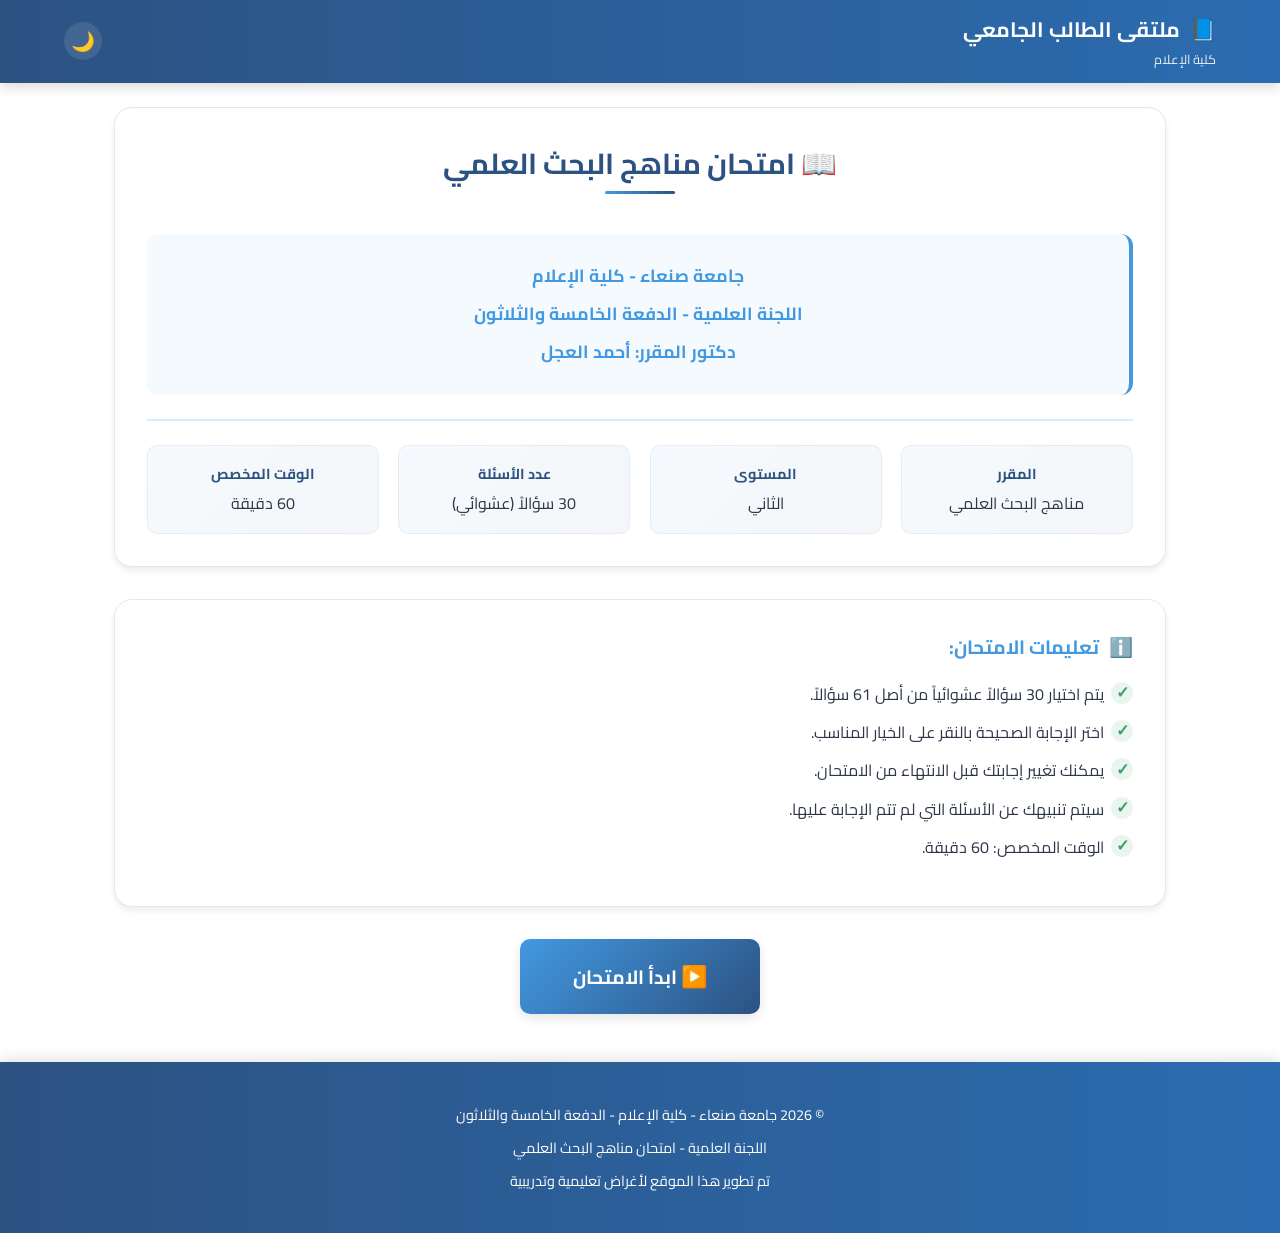
==== index.html @ fc3a598e "Add files via upload" ====
<!DOCTYPE html>
<html lang="ar" dir="rtl">
<head>
    <meta charset="UTF-8">
    <meta name="viewport" content="width=device-width, initial-scale=1.0">
    <title>امتحان مناهج البحث العلمي - د. أحمد</title>
    <link href="https://fonts.googleapis.com/css2?family=Cairo:wght@400;600;700;800&display=swap" rel="stylesheet">
    <style>
        :root {
            --primary-color: #2c5282;
            --secondary-color: #4299e1;
            --accent-color: #e53e3e;
            --success-color: #38a169;
            --warning-color: #d69e2e;
            --light-color: #f7fafc;
            --dark-color: #2d3748;
            --bg-color: #ffffff;
            --text-color: #2d3748;
            --card-bg: #ffffff;
            --border-color: #e2e8f0;
            --shadow: 0 4px 6px rgba(0, 0, 0, 0.07);
            --transition: all 0.3s ease;
        }

        [data-theme="dark"] {
            --bg-color: #1a202c;
            --text-color: #e2e8f0;
            --card-bg: #2d3748;
            --light-color: #4a5568;
            --dark-color: #171923;
            --border-color: #4a5568;
            --shadow: 0 4px 6px rgba(0, 0, 0, 0.3);
            --primary-color: #4299e1;
            --secondary-color: #63b3ed;
            --btn-primary-bg: #4299e1;
            --btn-primary-text: #ffffff;
            --btn-secondary-bg: transparent;
            --btn-secondary-text: #e2e8f0;
            --btn-secondary-border: #e2e8f0;
            --btn-danger-bg: #fc8181;
            --btn-danger-text: #1a202c;
            --btn-success-bg: #68d391;
            --btn-success-text: #1a202c;
        }

        * { margin: 0; padding: 0; box-sizing: border-box; }
        body {
            font-family: 'Cairo', sans-serif;
            background: var(--bg-color);
            color: var(--text-color);
            line-height: 1.6;
            transition: var(--transition);
            min-height: 100vh;
            direction: rtl;
        }
        .navbar {
            background: linear-gradient(90deg, var(--primary-color), #2b6cb0);
            color: white;
            padding: 0.8rem 0;
            box-shadow: 0 4px 12px rgba(0, 0, 0, 0.15);
            position: sticky;
            top: 0;
            z-index: 1000;
            backdrop-filter: blur(10px);
            animation: slideDown 0.5s ease;
        }
        @keyframes slideDown { from { transform: translateY(-100%); } to { transform: translateY(0); } }
        .nav-container { max-width: 1200px; margin: 0 auto; padding: 0 1.5rem; display: flex; justify-content: space-between; align-items: center; }
        .logo h1 { font-size: 1.3rem; margin-bottom: 0.2rem; display: flex; align-items: center; gap: 0.6rem; animation: fadeIn 1s ease; }
        .logo p { font-size: 0.8rem; opacity: 0.9; }
        .nav-controls { display: flex; gap: 0.8rem; align-items: center; }
        .icon-btn { background: rgba(255, 255, 255, 0.1); border: none; color: white; width: 38px; height: 38px; border-radius: 50%; cursor: pointer; display: flex; align-items: center; justify-content: center; transition: var(--transition); font-size: 1.2rem; }
        .icon-btn:hover { background: rgba(255, 255, 255, 0.2); transform: translateY(-2px) rotate(5deg); }
        .container { max-width: 1100px; margin: 1.5rem auto; padding: 0 1.5rem; animation: fadeIn 0.8s ease; }
        @keyframes fadeIn { from { opacity: 0; } to { opacity: 1; } }
        .screen { display: none; animation: slideUp 0.6s ease; }
        .screen.active { display: block; }
        @keyframes slideUp { from { opacity: 0; transform: translateY(30px); } to { opacity: 1; transform: translateY(0); } }

        .exam-header { text-align: center; margin-bottom: 2rem; padding: 2rem; background: var(--card-bg); border-radius: 18px; box-shadow: var(--shadow); border: 1px solid var(--border-color); animation: fadeIn 0.8s ease; }
        .exam-header h1 { color: var(--primary-color); margin-bottom: 1.5rem; font-size: 1.8rem; position: relative; display: inline-block; }
        .exam-header h1:after { content: ''; position: absolute; bottom: -8px; right: 50%; transform: translateX(50%); width: 70px; height: 3px; background: linear-gradient(90deg, var(--secondary-color), var(--primary-color)); border-radius: 2px; }
        .university-info { margin: 1.5rem 0; padding: 1.2rem; background: rgba(66, 153, 225, 0.05); border-radius: 12px; border-right: 4px solid var(--secondary-color); }
        .university-info h3 { margin: 0.6rem 0; color: var(--secondary-color); font-size: 1.1rem; }
        .student-info { display: grid; grid-template-columns: repeat(auto-fit, minmax(180px, 1fr)); gap: 1.2rem; margin-top: 1.5rem; padding-top: 1.5rem; border-top: 2px solid rgba(66, 153, 225, 0.2); }
        .info-item { background: linear-gradient(135deg, rgba(66, 153, 225, 0.05), rgba(44, 82, 130, 0.05)); padding: 1rem; border-radius: 10px; border: 1px solid rgba(66, 153, 225, 0.1); transition: var(--transition); }
        .info-item:hover { transform: translateY(-3px); box-shadow: 0 6px 20px rgba(66, 153, 225, 0.1); }
        .info-item p:first-child { font-weight: 700; color: var(--primary-color); margin-bottom: 0.4rem; font-size: 0.9rem; }
        .info-item p:last-child { color: var(--text-color); font-size: 1rem; }
        .instructions { background: var(--card-bg); padding: 2rem; border-radius: 18px; margin-bottom: 2rem; box-shadow: var(--shadow); border: 1px solid var(--border-color); }
        .instructions h3 { color: var(--secondary-color); margin-bottom: 1.2rem; font-size: 1.2rem; display: flex; align-items: center; gap: 0.6rem; }
        .instructions ul { list-style: none; padding-right: 0; }
        .instructions li { margin-bottom: 0.8rem; padding-right: 1.8rem; position: relative; font-size: 1rem; }
        .instructions li:before { content: '✓'; position: absolute; right: 0; color: var(--success-color); font-weight: bold; font-size: 1rem; background: rgba(56, 161, 105, 0.1); width: 22px; height: 22px; border-radius: 50%; display: flex; align-items: center; justify-content: center; }

        .btn { padding: 0.9rem 1.8rem; border: none; border-radius: 10px; font-size: 1rem; font-weight: 700; cursor: pointer; transition: all 0.3s cubic-bezier(0.4, 0, 0.2, 1); display: inline-flex; align-items: center; justify-content: center; gap: 0.6rem; font-family: 'Cairo', sans-serif; box-shadow: 0 4px 12px rgba(0,0,0,0.1); position: relative; overflow: hidden; }
        .btn:before { content: ''; position: absolute; top: 0; right: 0; width: 100%; height: 100%; background: linear-gradient(90deg, transparent, rgba(255,255,255,0.2), transparent); transform: translateX(-100%); }
        .btn:hover:before { animation: shine 1s; }
        @keyframes shine { 100% { transform: translateX(100%); } }
        .btn .icon { display: inline-block; font-size: 1.1em; transition: transform 0.3s ease; }
        .btn:hover .icon { transform: rotate(15deg) scale(1.1); }
        .start-btn { background: linear-gradient(135deg, var(--secondary-color), var(--primary-color)); color: white; font-size: 1.2rem; padding: 1.1rem 2.5rem; margin: 2rem auto; display: block; min-width: 240px; }
        .start-btn:hover { transform: translateY(-4px); box-shadow: 0 8px 25px rgba(66, 153, 225, 0.3); }
        .primary-btn { background: linear-gradient(135deg, var(--secondary-color), var(--primary-color)); color: white; border: none; }
        .primary-btn:hover { transform: translateY(-2px); box-shadow: 0 6px 18px rgba(66, 153, 225, 0.25); }
        .secondary-btn { background: transparent; color: var(--secondary-color); border: 2px solid var(--secondary-color); }
        .secondary-btn:hover { background: var(--secondary-color); color: white; transform: translateY(-2px); }
        .danger-btn { background: linear-gradient(135deg, var(--accent-color), #c53030); color: white; border: none; }
        .danger-btn:hover { transform: translateY(-2px); box-shadow: 0 6px 18px rgba(229, 62, 62, 0.25); }
        .success-btn { background: linear-gradient(135deg, var(--success-color), #2f855a); color: white; border: none; }
        .success-btn:hover { transform: translateY(-2px); box-shadow: 0 6px 18px rgba(56, 161, 105, 0.25); }

        .exam-controls { background: var(--card-bg); padding: 1.8rem; border-radius: 16px; margin-bottom: 1.5rem; box-shadow: var(--shadow); border: 1px solid var(--border-color); animation: fadeIn 0.6s ease; }
        .progress-container { margin-bottom: 1.2rem; }
        .progress-info { display: flex; justify-content: space-between; align-items: center; margin-bottom: 0.8rem; font-weight: 600; }
        .progress-bar { width: 100%; height: 8px; background: var(--light-color); border-radius: 4px; overflow: hidden; position: relative; }
        .progress-fill { height: 100%; background: linear-gradient(90deg, var(--secondary-color), var(--primary-color)); width: 0%; transition: width 0.5s cubic-bezier(0.4, 0, 0.2, 1); border-radius: 4px; position: relative; }
        .progress-fill:after { content: ''; position: absolute; top: 0; right: 0; width: 20px; height: 100%; background: linear-gradient(90deg, transparent, rgba(255,255,255,0.3)); animation: progressShine 2s infinite; }
        @keyframes progressShine { 0% { right: 0; } 100% { right: 100%; } }
        .exam-stats { display: flex; justify-content: space-between; align-items: center; flex-wrap: wrap; gap: 1.2rem; margin-top: 1.2rem; }
        .timer { font-size: 1.3rem; font-weight: 700; color: var(--accent-color); background: var(--card-bg); padding: 0.6rem 1.2rem; border-radius: 8px; box-shadow: var(--shadow); display: flex; align-items: center; gap: 0.6rem; border: 2px solid rgba(229, 62, 62, 0.2); }

        .questions-nav-grid { background: var(--card-bg); padding: 1.5rem; border-radius: 16px; margin-bottom: 1.5rem; box-shadow: var(--shadow); border: 1px solid var(--border-color); animation: fadeIn 0.6s ease; }
        .questions-nav-grid h3 { color: var(--secondary-color); margin-bottom: 1.2rem; font-size: 1.2rem; display: flex; align-items: center; gap: 0.6rem; }
        .questions-grid { display: grid; grid-template-columns: repeat(auto-fill, minmax(32px, 1fr)); gap: 0.5rem; max-height: 250px; overflow-y: auto; padding: 0.5rem; }
        .question-nav-btn { width: 32px; height: 32px; border-radius: 6px; border: 2px solid var(--border-color); background: var(--bg-color); color: var(--text-color); font-weight: 600; cursor: pointer; transition: all 0.3s ease; display: flex; align-items: center; justify-content: center; font-size: 0.75rem; }
        .question-nav-btn:hover { transform: translateY(-2px) scale(1.05); box-shadow: 0 4px 12px rgba(66, 153, 225, 0.15); border-color: var(--secondary-color); }
        .question-nav-btn.current { background: linear-gradient(135deg, var(--secondary-color), var(--primary-color)); color: white; border-color: var(--secondary-color); box-shadow: 0 4px 12px rgba(66, 153, 225, 0.3); }
        .question-nav-btn.answered { background: rgba(56, 161, 105, 0.1); color: var(--success-color); border-color: var(--success-color); }
        .question-nav-btn.unanswered { background: rgba(214, 158, 46, 0.1); color: var(--warning-color); border-color: var(--warning-color); }

        .question-container { background: var(--card-bg); padding: 2rem; border-radius: 18px; box-shadow: var(--shadow); margin-bottom: 1.5rem; border: 1px solid var(--border-color); animation: slideUp 0.5s ease; order: -1; }
        .question-header { display: flex; justify-content: space-between; align-items: center; margin-bottom: 1.5rem; }
        .question-number { color: white; font-weight: 800; font-size: 1.1rem; background: linear-gradient(135deg, var(--secondary-color), var(--primary-color)); padding: 0.5rem 1.1rem; border-radius: 50px; box-shadow: 0 4px 12px rgba(66, 153, 225, 0.3); }
        .question-text { font-size: 1.3rem; margin-bottom: 1.8rem; line-height: 1.7; color: var(--text-color); font-weight: 600; }
        .options-container { display: grid; grid-template-columns: 1fr; gap: 0.9rem; margin-bottom: 1.8rem; }
        @media (min-width: 768px) { .options-container { grid-template-columns: 1fr 1fr; } }
        .option { background: var(--bg-color); padding: 1.2rem; border-radius: 10px; cursor: pointer; transition: all 0.3s cubic-bezier(0.4, 0, 0.2, 1); border: 2px solid var(--border-color); display: flex; align-items: center; gap: 0.9rem; position: relative; overflow: hidden; }
        .option:before { content: ''; position: absolute; top: 0; right: 0; width: 4px; height: 100%; background: var(--secondary-color); opacity: 0; transition: opacity 0.3s; }
        .option:hover { transform: translateX(-4px); border-color: var(--secondary-color); box-shadow: 0 6px 20px rgba(66, 153, 225, 0.15); }
        .option:hover:before { opacity: 1; }
        .option.selected { border-color: var(--success-color); background: rgba(56, 161, 105, 0.05); transform: translateX(-4px); }
        .option.selected:before { background: var(--success-color); opacity: 1; }
        .option.correct { border-color: var(--success-color); background: rgba(56, 161, 105, 0.1); }
        .option.incorrect { border-color: var(--accent-color); background: rgba(229, 62, 62, 0.1); }
        .option-marker { width: 32px; height: 32px; border-radius: 50%; display: flex; align-items: center; justify-content: center; font-weight: bold; background: var(--light-color); color: var(--text-color); flex-shrink: 0; transition: all 0.3s; font-size: 0.95rem; }
        .option.selected .option-marker { background: var(--success-color); color: white; box-shadow: 0 4px 12px rgba(56, 161, 105, 0.3); }
        .option-text { flex: 1; font-size: 1.05rem; font-weight: 500; }
        .navigation-buttons { display: flex; justify-content: space-between; margin-top: 2rem; gap: 1rem; flex-direction: row-reverse; }
        .navigation-buttons .btn { min-width: 140px; flex: 1; display: flex; align-items: center; justify-content: center; }
        .nav-btn-group { display: flex; gap: 0.8rem; width: 100%; justify-content: center; }
        .unanswered-alert { background: linear-gradient(135deg, rgba(214, 158, 46, 0.1), rgba(214, 158, 46, 0.05)); border: 2px solid var(--warning-color); color: var(--warning-color); padding: 0.9rem 1.2rem; border-radius: 10px; margin-top: 1.2rem; display: flex; align-items: center; gap: 0.6rem; font-weight: 600; animation: fadeIn 0.5s ease; }
        .results-header { text-align: center; margin-bottom: 2.5rem; animation: fadeIn 0.8s ease; }
        .results-header h1 { color: var(--secondary-color); margin-bottom: 2rem; font-size: 2rem; }
        .score-display { position: relative; width: 260px; height: 260px; margin: 1.5rem auto; }
        .score-circle { width: 100%; height: 100%; position: relative; }
        .circle-bg, .circle-progress { fill: none; stroke-width: 10; stroke-linecap: round; transform: rotate(-90deg); transform-origin: 50% 50%; }
        .circle-bg { stroke: var(--light-color); }
        .circle-progress { stroke: var(--secondary-color); stroke-dasharray: 800; stroke-dashoffset: 800; transition: stroke-dashoffset 2s cubic-bezier(0.4, 0, 0.2, 1); }
        .score-text { position: absolute; top: 50%; left: 50%; transform: translate(-50%, -50%); text-align: center; }
        .score-text h2 { font-size: 2.5rem; color: var(--secondary-color); margin-bottom: 0.4rem; }
        .score-text p { font-size: 1.3rem; color: var(--text-color); }
        .results-details { display: grid; grid-template-columns: repeat(auto-fit, minmax(200px, 1fr)); gap: 1.5rem; margin-bottom: 2.5rem; }
        .result-card { background: var(--card-bg); padding: 1.8rem; border-radius: 16px; text-align: center; box-shadow: var(--shadow); border: 1px solid var(--border-color); transition: transform 0.3s ease; }
        .result-card:hover { transform: translateY(-5px); }
        .result-card h3 { margin-bottom: 1rem; color: var(--secondary-color); font-size: 1.1rem; display: flex; align-items: center; justify-content: center; gap: 0.6rem; }
        .stat { font-size: 2.5rem; font-weight: 800; color: var(--text-color); }
        .results-controls { display: flex; justify-content: center; gap: 1.5rem; margin-bottom: 2.5rem; flex-wrap: wrap; }
        .review-section { background: var(--card-bg); padding: 2rem; border-radius: 18px; margin-top: 2.5rem; box-shadow: var(--shadow); border: 1px solid var(--border-color); display: none; animation: slideUp 0.5s ease; }
        .review-section h3 { color: var(--secondary-color); margin-bottom: 1.8rem; text-align: center; font-size: 1.5rem; }
        .review-list { display: flex; flex-direction: column; gap: 1.8rem; }
        .review-item { background: var(--bg-color); padding: 1.8rem; border-radius: 16px; border-right: 5px solid var(--accent-color); transition: transform 0.3s ease; border: 1px solid var(--border-color); }
        .review-item:hover { transform: translateX(-4px); }
        .review-question { font-weight: 700; margin-bottom: 1.2rem; color: var(--text-color); font-size: 1.1rem; line-height: 1.6; }
        .review-answers { display: flex; flex-direction: column; gap: 0.9rem; }
        .answer-item { padding: 0.9rem; border-radius: 8px; display: flex; align-items: center; gap: 0.6rem; transition: all 0.3s; }
        .answer-item.user-answer { background: rgba(229, 62, 62, 0.08); border-right: 4px solid var(--accent-color); }
        .answer-item.correct-answer { background: rgba(56, 161, 105, 0.08); border-right: 4px solid var(--success-color); }
        .footer { text-align: center; padding: 2rem; background: linear-gradient(90deg, var(--primary-color), #2b6cb0); color: white; margin-top: 3rem; box-shadow: 0 -4px 12px rgba(0,0,0,0.1); }
        .footer p { margin: 0.6rem 0; font-size: 0.9rem; }
        .modal { display: none; position: fixed; top: 0; left: 0; width: 100%; height: 100%; background: rgba(0,0,0,0.5); z-index: 2000; align-items: center; justify-content: center; backdrop-filter: blur(5px); }
        .modal-content { background: var(--card-bg); padding: 2rem; border-radius: 18px; max-width: 450px; width: 90%; box-shadow: 0 20px 40px rgba(0,0,0,0.2); border: 1px solid var(--border-color); animation: slideUp 0.4s ease; }
        .modal-content h3 { color: var(--secondary-color); margin-bottom: 1.2rem; display: flex; align-items: center; gap: 0.6rem; font-size: 1.3rem; }
        .modal-buttons { display: flex; justify-content: center; gap: 1.2rem; margin-top: 1.8rem; }
        @media (max-width: 768px) {
            .container { margin: 1rem auto; padding: 0 1rem; }
            .exam-header h1 { font-size: 1.5rem; }
            .student-info { grid-template-columns: 1fr; }
            .question-text { font-size: 1.2rem; }
            .option { padding: 1rem; }
            .option-text { font-size: 1rem; }
            .questions-grid { grid-template-columns: repeat(auto-fill, minmax(30px, 1fr)); }
            .question-nav-btn { width: 30px; height: 30px; font-size: 0.7rem; }
            .navigation-buttons { flex-direction: column; gap: 0.8rem; }
            .navigation-buttons .btn { width: 100%; }
            .results-controls { flex-direction: column; gap: 1rem; }
            .results-controls .btn { width: 100%; }
            .score-display { width: 220px; height: 220px; }
            .score-text h2 { font-size: 2rem; }
            .stat { font-size: 2rem; }
            .timer { font-size: 1.1rem; padding: 0.5rem 1rem; }
            .nav-btn-group { flex-direction: column; }
        }
        .scroll-top-btn { position: fixed; bottom: 2rem; left: 2rem; width: 50px; height: 50px; background: linear-gradient(135deg, var(--secondary-color), var(--primary-color)); color: white; border: none; border-radius: 50%; cursor: pointer; display: flex; align-items: center; justify-content: center; font-size: 1.2rem; box-shadow: 0 4px 12px rgba(0,0,0,0.2); z-index: 100; transition: var(--transition); opacity: 0; visibility: hidden; }
        .scroll-top-btn.visible { opacity: 1; visibility: visible; }
        .scroll-top-btn:hover { transform: translateY(-4px); box-shadow: 0 6px 18px rgba(66, 153, 225, 0.4); }
        body { transition: background-color 0.5s ease, color 0.5s ease; }
        .theme-transition { transition: background-color 0.5s ease, color 0.5s ease, border-color 0.5s ease; }
    </style>
</head>
<body>
    <button id="scrollTopBtn" class="scroll-top-btn">↑</button>

    <nav class="navbar">
        <div class="nav-container">
            <div class="logo">
                <h1><span class="icon">📘</span> ملتقى الطالب الجامعي</h1>
                <p>كلية الإعلام</p>
            </div>
            <div class="nav-controls">
                <button id="darkModeToggle" class="icon-btn" title="الوضع الليلي">🌙</button>
            </div>
        </div>
    </nav>

    <main class="container">
        <!-- شاشة البداية -->
        <section id="startScreen" class="screen active">
            <div class="exam-header">
                <h1><span class="icon">📖</span> امتحان مناهج البحث العلمي</h1>
                <div class="university-info">
                    <h3>جامعة صنعاء - كلية الإعلام</h3>
                    <h3>اللجنة العلمية - الدفعة الخامسة والثلاثون</h3>
                    <h3>دكتور المقرر: أحمد العجل</h3>
                </div>
                <div class="student-info">
                    <div class="info-item"><p>المقرر</p><p>مناهج البحث العلمي</p></div>
                    <div class="info-item"><p>المستوى</p><p>الثاني</p></div>
                    <div class="info-item"><p>عدد الأسئلة</p><p>30 سؤالاً (عشوائي)</p></div>
                    <div class="info-item"><p>الوقت المخصص</p><p>60 دقيقة</p></div>
                </div>
            </div>

            <div class="instructions">
                <h3><span class="icon">ℹ️</span> تعليمات الامتحان:</h3>
                <ul>
                    <li>يتم اختيار 30 سؤالاً عشوائياً من أصل 61 سؤالاً.</li>
                    <li>اختر الإجابة الصحيحة بالنقر على الخيار المناسب.</li>
                    <li>يمكنك تغيير إجابتك قبل الانتهاء من الامتحان.</li>
                    <li>سيتم تنبيهك عن الأسئلة التي لم تتم الإجابة عليها.</li>
                    <li>الوقت المخصص: 60 دقيقة.</li>
                </ul>
            </div>

            <button id="startExamBtn" class="btn start-btn">
                <span class="icon">▶️</span> ابدأ الامتحان
            </button>
        </section>

        <!-- شاشة الامتحان -->
        <section id="examScreen" class="screen">
            <div class="question-container">
                <div class="question-header">
                    <div id="questionNumber" class="question-number">س1</div>
                    <div id="questionStatus" style="color: var(--warning-color); font-weight: bold;">
                        <span class="icon">⭐</span> جديد
                    </div>
                </div>
                <h2 id="questionText" class="question-text"></h2>
                <div id="optionsContainer" class="options-container"></div>
                <div class="navigation-buttons">
                    <button id="nextBtn" class="btn primary-btn" style="flex: 1;">
                        التالي <span class="icon">←</span>
                    </button>
                    <button id="prevBtn" class="btn secondary-btn" style="flex: 1;">
                        <span class="icon">→</span> السابق
                    </button>
                </div>
            </div>

            <div class="questions-nav-grid">
                <h3><span class="icon">📚</span> التنقل بين الأسئلة</h3>
                <div id="questionsGrid" class="questions-grid"></div>
            </div>

            <div class="exam-controls">
                <div class="progress-container">
                    <div class="progress-info">
                        <span id="progressText">السؤال 1 من 30</span>
                        <span id="progressPercent">0%</span>
                    </div>
                    <div class="progress-bar">
                        <div id="progressFill" class="progress-fill"></div>
                    </div>
                </div>
                <div class="exam-stats">
                    <div id="timer" class="timer">
                        <span class="icon">🕐</span>
                        <span>60:00</span>
                    </div>
                    <button id="endExamBtn" class="btn danger-btn">
                        <span class="icon">🏁</span> إنهاء الاختبار
                    </button>
                </div>
            </div>

            <div id="unansweredAlert" class="unanswered-alert" style="display: none;">
                <span class="icon">⚠️</span>
                <span id="unansweredCount">0</span> أسئلة لم تتم الإجابة عليها
            </div>
        </section>

        <!-- شاشة النتائج -->
        <section id="resultsScreen" class="screen">
            <div class="results-header">
                <h1><span class="icon">📈</span> نتائج الامتحان</h1>
                <div class="score-display">
                    <div class="score-circle">
                        <svg width="260" height="260">
                            <circle class="circle-bg" cx="130" cy="130" r="120"></circle>
                            <circle id="scoreCircle" class="circle-progress" cx="130" cy="130" r="120"></circle>
                        </svg>
                    </div>
                    <div class="score-text">
                        <h2 id="finalScore">0/30</h2>
                        <p id="percentage">0%</p>
                        <p id="grade" style="font-size: 1.1rem; color: var(--text-color); margin-top: 0.4rem;"></p>
                    </div>
                </div>
            </div>

            <div class="results-details">
                <div class="result-card"><h3><span class="icon">✅</span> الإجابات الصحيحة</h3><p id="correctAnswers" class="stat">0</p></div>
                <div class="result-card"><h3><span class="icon">❌</span> الإجابات الخاطئة</h3><p id="wrongAnswers" class="stat">0</p></div>
                <div class="result-card"><h3><span class="icon">🕐</span> الوقت المستغرق</h3><p id="timeTaken" class="stat">0:00</p></div>
                <div class="result-card"><h3><span class="icon">📊</span> النسبة المئوية</h3><p id="scorePercentage" class="stat">0%</p></div>
            </div>

            <div class="results-controls">
                <button id="reviewBtn" class="btn secondary-btn"><span class="icon">📋</span> مراجعة الإجابات الخاطئة</button>
                <button id="newTestBtn" class="btn primary-btn"><span class="icon">🔄</span> اختبار جديد</button>
                <button id="retryBtn" class="btn success-btn"><span class="icon">🔄</span> إعادة نفس الاختبار</button>
            </div>

            <div id="reviewSection" class="review-section">
                <h3><span class="icon">📋</span> مراجعة الإجابات الخاطئة</h3>
                <div id="wrongAnswersList" class="review-list"></div>
                <div id="noWrongAnswers" style="text-align: center; padding: 3rem; color: var(--success-color); display: none;">
                    <span class="icon" style="font-size: 3rem; margin-bottom: 1rem;">✅</span>
                    <h3 style="color: var(--success-color);">ممتاز! لم تكن لديك إجابات خاطئة</h3>
                    <p style="color: var(--text-color); opacity: 0.8; margin-top: 1rem;">جميع إجاباتك كانت صحيحة</p>
                </div>
                <div style="text-align: center; margin-top: 2rem;">
                    <button id="closeReviewBtn" class="btn secondary-btn"><span class="icon">✖️</span> إغلاق المراجعة</button>
                </div>
            </div>
        </section>
    </main>

    <footer class="footer">
        <p>© 2026 جامعة صنعاء - كلية الإعلام - الدفعة الخامسة والثلاثون</p>
        <p>اللجنة العلمية - امتحان مناهج البحث العلمي</p>
        <p>تم تطوير هذا الموقع لأغراض تعليمية وتدريبية</p>
    </footer>

    <div id="confirmModal" class="modal">
        <div class="modal-content">
            <h3><span class="icon">⚠️</span> تأكيد إنهاء الاختبار</h3>
            <p style="color: var(--text-color); margin-bottom: 1.5rem; line-height: 1.6;">
                هل أنت متأكد أنك تريد إنهاء الاختبار؟<br>
                لديك <span id="remainingQuestions">0</span> أسئلة لم تتم الإجابة عليها.
            </p>
            <div class="modal-buttons">
                <button id="cancelEndBtn" class="btn secondary-btn"><span class="icon">✖️</span> إلغاء</button>
                <button id="confirmEndBtn" class="btn danger-btn"><span class="icon">✅</span> نعم، أنه الاختبار</button>
            </div>
        </div>
    </div>

    <script>
        // ===================== قاعدة البيانات النهائية والمصححة (61 سؤالاً) =====================
        const allQuestions = [
            // ---- أولاً: صح أو خطأ (15 سؤالاً) ----
            { id: 1, type: 'truefalse', question: 'البحث العلمي في اللغة يعني تتبع الشيء.', answer: 'صح' },
            { id: 2, type: 'truefalse', question: 'التنقيب عن الشيء هو التعريف اللغوي للبحث.', answer: 'صح' },
            { id: 3, type: 'truefalse', question: 'من عناصر خطة البحث العلمي الشمول.', answer: 'خطأ' },
            { id: 4, type: 'truefalse', question: 'استخدام المنهج العلمي من عناصر البحث العلمي.', answer: 'صح' },
            { id: 5, type: 'truefalse', question: 'من عناصر البحث أن يكون هادفًا.', answer: 'صح' },
            { id: 6, type: 'truefalse', question: 'من عناصر البحث أن تكون نتائجه غير صحيحة.', answer: 'خطأ' },
            { id: 7, type: 'truefalse', question: 'العلم هو المعرفة بذاتها.', answer: 'خطأ' },
            { id: 8, type: 'truefalse', question: 'من أهداف البحث العلمي التفسير.', answer: 'صح' },
            { id: 9, type: 'truefalse', question: 'من أهداف البحث العلمي التنبؤ.', answer: 'صح' },
            { id: 10, type: 'truefalse', question: 'من خصائص البحث العلمي الموضوعية.', answer: 'صح' },
            { id: 11, type: 'truefalse', question: 'الهدفية من خصائص البحث العلمي.', answer: 'صح' },
            { id: 12, type: 'truefalse', question: 'السببية هدف من أهداف البحث العلمي.', answer: 'خطأ' },
            { id: 13, type: 'truefalse', question: 'النشأة الأولى للبحث العلمي كانت سنة 1999م.', answer: 'خطأ' },
            { id: 14, type: 'truefalse', question: 'الثورة الصناعية من عوامل تطور البحث العلمي.', answer: 'صح' },
            { id: 15, type: 'truefalse', question: 'الحروب من عوامل تطور البحث العلمي.', answer: 'خطأ' },

            // ---- ثانياً: اختر الإجابة الصحيحة (2 سؤالاً) ----
            { id: 16, type: 'multiple', question: 'الاستقراء هو تعريف للبحث:', options: ['العلمي', 'اللغوي', 'الاصطلاحي', 'التفسيري'], answer: 'اللغوي' },
            { id: 17, type: 'multiple', question: 'من خصائص البحث العلمي:', options: ['العمر', 'التشبع', 'الانحدار', 'الموضوعية'], answer: 'الموضوعية' },

            // ---- ثالثاً: أنواع البحوث (15 سؤالاً) ----
            { id: 18, type: 'truefalse', question: 'البحوث الوصفية أقوى من البحوث الاستكشافية.', answer: 'صح' },
            { id: 19, type: 'truefalse', question: 'البحوث الاستكشافية أعلى من الوصفية.', answer: 'خطأ' },
            { id: 20, type: 'truefalse', question: 'يمكن تفسير الظاهرة دون وصفها أولًا.', answer: 'خطأ' },
            { id: 21, type: 'truefalse', question: 'البحوث التفسيرية أعلى مستوى من الوصفية.', answer: 'صح' },
            { id: 22, type: 'truefalse', question: 'البحوث التجريبية من البحوث الوصفية.', answer: 'خطأ' },
            { id: 23, type: 'truefalse', question: 'البحوث التفسيرية هي التي تصف الظواهر.', answer: 'خطأ' },
            { id: 24, type: 'truefalse', question: 'البحوث التفسيرية هي التي تفسر الظواهر.', answer: 'صح' },
            { id: 25, type: 'truefalse', question: 'البحوث التفسيرية أرقى مستويات البحث العلمي.', answer: 'صح' },
            { id: 26, type: 'truefalse', question: 'البحوث الارتباطية هي البحوث التجريبية.', answer: 'خطأ' },
            { id: 27, type: 'truefalse', question: 'البحوث المسحية من البحوث الوصفية.', answer: 'صح' },
            { id: 28, type: 'truefalse', question: 'البحوث التاريخية من البحوث الوصفية.', answer: 'صح' },
            { id: 29, type: 'truefalse', question: 'البحوث التاريخية بحوث مسحية.', answer: 'خطأ' },
            { id: 30, type: 'truefalse', question: 'من خطوات البحوث المسحية اختيار عينة من المجتمع.', answer: 'صح' },
            { id: 31, type: 'truefalse', question: 'بحوث دراسة الحالة بحوث شبه تجريبية.', answer: 'خطأ' },
            { id: 32, type: 'truefalse', question: 'بحوث تحليل الخطاب بحوث وصفية كمية.', answer: 'صح' },

            // ---- الخيار الوحيد في أنواع البحوث ----
            { id: 33, type: 'multiple', question: 'البحوث التي تجيب عن سؤال "لماذا؟" هي:', options: ['البحوث التفسيرية', 'البحوث الوصفية', 'البحوث الاستكشافية'], answer: 'البحوث التفسيرية' },

            // ---- رابعاً: خطة البحث (5 أسئلة) ----
            { id: 34, type: 'truefalse', question: 'خطة البحث هي الخطوات التي يسير عليها الباحث.', answer: 'صح' },
            { id: 35, type: 'truefalse', question: 'لا يمكن إجراء البحث دون خطة بحثية.', answer: 'صح' },
            { id: 36, type: 'truefalse', question: 'من شروط خطة البحث الحصول على قرار الجامعة.', answer: 'خطأ' },
            { id: 37, type: 'truefalse', question: 'كتابة خطة البحث شرط لكتابة تقرير البحث.', answer: 'صح' },
            { id: 38, type: 'truefalse', question: 'تصميم عينة البحث من عناصر خطة البحث.', answer: 'صح' },

            // ---- خامساً: الصدق والثبات (11 سؤالاً) ----
            { id: 39, type: 'truefalse', question: 'تكون الأداة صادقة عندما تمثل ما يراد قياسه.', answer: 'صح' },
            { id: 40, type: 'truefalse', question: 'من شروط أداة البحث أن تكون صادقة وثابتة.', answer: 'صح' },
            { id: 41, type: 'truefalse', question: 'كل أداة ثابتة صادقة.', answer: 'خطأ' },
            { id: 42, type: 'truefalse', question: 'الاستنتاج من أدوات البحث العلمي.', answer: 'خطأ' },
            { id: 43, type: 'truefalse', question: 'استمارة تحليل المضمون أداة لجمع البيانات.', answer: 'صح' },
            { id: 44, type: 'truefalse', question: 'تحليل البيانات أداة من أدوات البحث.', answer: 'خطأ' },
            { id: 45, type: 'truefalse', question: 'الصدق هو نفسه الثبات.', answer: 'خطأ' },
            { id: 46, type: 'truefalse', question: 'إذا بلغت الأداة درجة عالية من الصدق فإنها تكون ثابتة.', answer: 'صح' },
            { id: 47, type: 'truefalse', question: 'يجرى اختبار الصدق والثبات للتأكد من أن الأداة تجمع البيانات المطلوبة.', answer: 'صح' },
            { id: 48, type: 'truefalse', question: 'من أشكال الصدق: الصدق الظاهري.', answer: 'صح' },
            { id: 49, type: 'truefalse', question: 'من طرق اختبار الثبات: الاختبار وإعادة الاختبار.', answer: 'صح' },

            // ---- سادساً: الفروض وأسئلة البحث (11 سؤالاً) ----
            { id: 50, type: 'truefalse', question: 'أسئلة البحث هي أدوات البحث.', answer: 'خطأ' },
            { id: 51, type: 'truefalse', question: 'أسئلة البحث هي متغيرات البحث المصاغة بصورة استفهامية.', answer: 'صح' },
            { id: 52, type: 'truefalse', question: 'أهمية الفروض العلمية أنها التي يختبرها البحث.', answer: 'صح' },
            { id: 53, type: 'truefalse', question: 'الفروض الارتباطية ليست فروضًا علمية.', answer: 'خطأ' },
            { id: 54, type: 'truefalse', question: 'من شروط الفرض العلمي أن يكون صحيحًا.', answer: 'خطأ' },
            { id: 55, type: 'truefalse', question: 'تقسيم مشكلة البحث إلى أجزاء فرعية يمثل أسئلة البحث.', answer: 'صح' },
            { id: 56, type: 'truefalse', question: 'توضع خطة البحث قبل صياغة الأسئلة والفروض.', answer: 'خطأ' },
            
            // ---- أسئلة الاختيار المتبقية (3 أسئلة) ----
            { id: 57, type: 'multiple', question: 'توجد علاقة بين استخدام طلبة الجامعات لمواقع التواصل والوعي بخطورة تداول الإشاعات. هذا الفرض هو:', options: ['ارتباطي', 'فرض فروق'], answer: 'ارتباطي' },
            { id: 58, type: 'multiple', question: 'من شروط الفرض العلمي:', options: ['قابل للاختبار', 'صحيح', 'حقيقة علمية'], answer: 'قابل للاختبار' },
            { id: 59, type: 'multiple', question: 'تنقسم الفروض العلمية إلى:', options: ['ارتباطية وفروق', 'شاملة ونوعية', 'علمية ومعرفية'], answer: 'ارتباطية وفروق' },
            
            // ---- آخر سؤال ----
            { id: 60, type: 'truefalse', question: 'الفروض العلمية هي التعريفات والمفاهيم.', answer: 'خطأ' }
        ];

        // ===== إعدادات الامتحان (30 سؤالاً، 11 اختيار + 19 صح/خطأ) =====
        const TOTAL_QUESTIONS = 30;
        const MULTIPLE_COUNT = 11; // عدد أسئلة الاختيار من متعدد الكلي
        const TRUE_FALSE_COUNT = TOTAL_QUESTIONS - MULTIPLE_COUNT; // 19

        let currentQuestionIndex = 0;
        let userAnswers = [];
        let startTime = null;
        let timerInterval = null;
        let timeLeft = 60 * 60;
        let examCompleted = false;
        let currentQuestions = [];
        let shuffledQuestions = []; 
        let navButtons = []; 

        // عناصر DOM
        const startScreen = document.getElementById('startScreen');
        const examScreen = document.getElementById('examScreen');
        const resultsScreen = document.getElementById('resultsScreen');
        const startExamBtn = document.getElementById('startExamBtn');
        const endExamBtn = document.getElementById('endExamBtn');
        const prevBtn = document.getElementById('prevBtn');
        const nextBtn = document.getElementById('nextBtn');
        const questionText = document.getElementById('questionText');
        const questionNumber = document.getElementById('questionNumber');
        const optionsContainer = document.getElementById('optionsContainer');
        const progressFill = document.getElementById('progressFill');
        const progressText = document.getElementById('progressText');
        const progressPercent = document.getElementById('progressPercent');
        const timer = document.getElementById('timer');
        const darkModeToggle = document.getElementById('darkModeToggle');
        const reviewBtn = document.getElementById('reviewBtn');
        const retryBtn = document.getElementById('retryBtn');
        const newTestBtn = document.getElementById('newTestBtn');
        const reviewSection = document.getElementById('reviewSection');
        const wrongAnswersList = document.getElementById('wrongAnswersList');
        const noWrongAnswers = document.getElementById('noWrongAnswers');
        const closeReviewBtn = document.getElementById('closeReviewBtn');
        const finalScore = document.getElementById('finalScore');
        const percentage = document.getElementById('percentage');
        const grade = document.getElementById('grade');
        const correctAnswers = document.getElementById('correctAnswers');
        const wrongAnswers = document.getElementById('wrongAnswers');
        const timeTaken = document.getElementById('timeTaken');
        const scorePercentage = document.getElementById('scorePercentage');
        const scoreCircle = document.getElementById('scoreCircle');
        const confirmModal = document.getElementById('confirmModal');
        const cancelEndBtn = document.getElementById('cancelEndBtn');
        const confirmEndBtn = document.getElementById('confirmEndBtn');
        const remainingQuestions = document.getElementById('remainingQuestions');
        const unansweredAlert = document.getElementById('unansweredAlert');
        const unansweredCount = document.getElementById('unansweredCount');
        const questionsGrid = document.getElementById('questionsGrid');
        const scrollTopBtn = document.getElementById('scrollTopBtn');

        function shuffleArray(arr) {
            const newArr = [...arr];
            for (let i = newArr.length - 1; i > 0; i--) {
                const j = Math.floor(Math.random() * (i + 1));
                [newArr[i], newArr[j]] = [newArr[j], newArr[i]];
            }
            return newArr;
        }

        function selectQuestions() {
            let usedIds = JSON.parse(localStorage.getItem('usedQuestionIds')) || [];
            let availableMultiple = allQuestions.filter(q => q.type === 'multiple' && !usedIds.includes(q.id));
            let availableTrueFalse = allQuestions.filter(q => q.type === 'truefalse' && !usedIds.includes(q.id));

            if (availableMultiple.length < MULTIPLE_COUNT) {
                const usedMultiple = allQuestions.filter(q => q.type === 'multiple' && usedIds.includes(q.id));
                const needed = MULTIPLE_COUNT - availableMultiple.length;
                const extra = shuffleArray(usedMultiple).slice(0, needed);
                availableMultiple = availableMultiple.concat(extra);
            }
            if (availableTrueFalse.length < TRUE_FALSE_COUNT) {
                const usedTrueFalse = allQuestions.filter(q => q.type === 'truefalse' && usedIds.includes(q.id));
                const needed = TRUE_FALSE_COUNT - availableTrueFalse.length;
                const extra = shuffleArray(usedTrueFalse).slice(0, needed);
                availableTrueFalse = availableTrueFalse.concat(extra);
            }

            const selectedMultiple = shuffleArray(availableMultiple).slice(0, MULTIPLE_COUNT);
            const selectedTrueFalse = shuffleArray(availableTrueFalse).slice(0, TRUE_FALSE_COUNT);

            const selected = selectedMultiple.concat(selectedTrueFalse);
            const shuffledSelected = shuffleArray(selected);

            const newUsedIds = usedIds.concat(shuffledSelected.map(q => q.id));
            if (newUsedIds.length > 100) newUsedIds.splice(0, newUsedIds.length - 100);
            localStorage.setItem('usedQuestionIds', JSON.stringify(newUsedIds));

            return shuffledSelected;
        }

        function shuffleQuestionOptions(question) {
            if (question.type !== 'multiple') return question;
            const opts = question.options;
            const correct = question.answer;
            const shuffledOpts = shuffleArray([...opts]);
            return { ...question, shuffledOptions: shuffledOpts, correctAnswer: correct };
        }

        function buildNavigationGrid() {
            questionsGrid.innerHTML = '';
            navButtons = [];
            shuffledQuestions.forEach((_, index) => {
                const btn = document.createElement('button');
                btn.className = 'question-nav-btn unanswered';
                btn.textContent = index + 1;
                btn.addEventListener('click', () => {
                    currentQuestionIndex = index;
                    loadQuestion(currentQuestionIndex);
                });
                questionsGrid.appendChild(btn);
                navButtons.push(btn);
            });
        }

        function updateQuestionsGrid() {
            navButtons.forEach((btn, index) => {
                btn.classList.remove('current', 'answered', 'unanswered');
                if (index === currentQuestionIndex) {
                    btn.classList.add('current');
                } else if (userAnswers[index] !== null) {
                    btn.classList.add('answered');
                } else {
                    btn.classList.add('unanswered');
                }
            });
        }

        function startExam() {
            startScreen.classList.remove('active');
            examScreen.classList.add('active');
            resultsScreen.classList.remove('active');

            currentQuestions = selectQuestions();
            shuffledQuestions = currentQuestions.map(q => shuffleQuestionOptions(q));
            userAnswers = new Array(shuffledQuestions.length).fill(null);
            currentQuestionIndex = 0;
            startTime = new Date();
            timeLeft = 60 * 60;
            examCompleted = false;

            buildNavigationGrid();
            startTimer();
            loadQuestion(currentQuestionIndex);
            updateUnansweredAlert();
        }

        function loadQuestion(index) {
            const question = shuffledQuestions[index];
            questionNumber.textContent = `س${index + 1}`;
            questionText.textContent = question.question;

            const progress = ((index + 1) / shuffledQuestions.length) * 100;
            progressFill.style.width = `${progress}%`;
            progressText.textContent = `السؤال ${index + 1} من ${shuffledQuestions.length}`;
            progressPercent.textContent = `${Math.round(progress)}%`;

            prevBtn.disabled = index === 0;
            nextBtn.textContent = index === shuffledQuestions.length - 1 ? 'إنهاء الاختبار' : 'التالي';

            optionsContainer.innerHTML = '';
            if (question.type === 'truefalse') {
                const options = ['صح', 'خطأ'];
                options.forEach((opt, i) => {
                    const optionDiv = document.createElement('div');
                    optionDiv.className = 'option';
                    if (userAnswers[index] === i) optionDiv.classList.add('selected');
                    const marker = document.createElement('div');
                    marker.className = 'option-marker';
                    marker.textContent = String.fromCharCode(1632 + i + 1);
                    const text = document.createElement('div');
                    text.className = 'option-text';
                    text.textContent = opt;
                    optionDiv.appendChild(marker);
                    optionDiv.appendChild(text);
                    optionDiv.addEventListener('click', () => selectOption(index, i));
                    optionsContainer.appendChild(optionDiv);
                });
            } else {
                const options = question.shuffledOptions;
                options.forEach((opt, i) => {
                    const optionDiv = document.createElement('div');
                    optionDiv.className = 'option';
                    if (userAnswers[index] === i) optionDiv.classList.add('selected');
                    const marker = document.createElement('div');
                    marker.className = 'option-marker';
                    marker.textContent = String.fromCharCode(1632 + i + 1);
                    const text = document.createElement('div');
                    text.className = 'option-text';
                    text.textContent = opt;
                    optionDiv.appendChild(marker);
                    optionDiv.appendChild(text);
                    optionDiv.addEventListener('click', () => selectOption(index, i));
                    optionsContainer.appendChild(optionDiv);
                });
            }

            const statusEl = document.getElementById('questionStatus');
            if (userAnswers[index] === null) {
                statusEl.innerHTML = '<span class="icon">⭐</span> جديد';
                statusEl.style.color = 'var(--warning-color)';
            } else {
                statusEl.innerHTML = '<span class="icon">✅</span> تم الإجابة';
                statusEl.style.color = 'var(--success-color)';
            }

            updateQuestionsGrid();
            requestAnimationFrame(() => {
                window.scrollTo({ top: 0, behavior: 'smooth' });
            });
        }

        function selectOption(qIndex, optIndex) {
            userAnswers[qIndex] = optIndex;
            loadQuestion(qIndex);
            updateUnansweredAlert();
        }

        function prevQuestion() {
            if (currentQuestionIndex > 0) {
                currentQuestionIndex--;
                loadQuestion(currentQuestionIndex);
            }
        }

        function nextQuestion() {
            if (currentQuestionIndex < shuffledQuestions.length - 1) {
                currentQuestionIndex++;
                loadQuestion(currentQuestionIndex);
            } else {
                showConfirmModal();
            }
        }

        function updateUnansweredAlert() {
            const unanswered = userAnswers.filter(a => a === null).length;
            if (unanswered > 0) {
                unansweredCount.textContent = `${unanswered} أسئلة من أصل ${shuffledQuestions.length}`;
                unansweredAlert.style.display = 'flex';
            } else {
                unansweredAlert.style.display = 'none';
            }
        }

        function startTimer() {
            updateTimerDisplay();
            timerInterval = setInterval(() => {
                timeLeft--;
                updateTimerDisplay();
                if (timeLeft <= 0) endExam();
            }, 1000);
        }

        function updateTimerDisplay() {
            const mins = Math.floor(timeLeft / 60);
            const secs = timeLeft % 60;
            timer.querySelector('span').textContent = `${String(mins).padStart(2, '0')}:${String(secs).padStart(2, '0')}`;
            if (timeLeft < 300) timer.style.color = 'var(--accent-color)';
            else if (timeLeft < 600) timer.style.color = 'var(--warning-color)';
        }

        function showConfirmModal() {
            const unanswered = userAnswers.filter(a => a === null).length;
            remainingQuestions.textContent = unanswered;
            confirmModal.style.display = 'flex';
        }

        function endExam() {
            confirmModal.style.display = 'none';
            clearInterval(timerInterval);
            examCompleted = true;
            examScreen.classList.remove('active');
            resultsScreen.classList.add('active');
            calculateResults();
            requestAnimationFrame(() => window.scrollTo({ top: 0, behavior: 'smooth' }));
        }

        function calculateResults() {
            let correct = 0, wrong = 0;
            shuffledQuestions.forEach((q, idx) => {
                const userAns = userAnswers[idx];
                if (userAns === null) { wrong++; return; }
                
                let isCorrect = false;
                if (q.type === 'truefalse') {
                    const userAnswerText = userAns === 0 ? 'صح' : 'خطأ';
                    isCorrect = (userAnswerText === q.answer);
                } else {
                    const correctText = q.correctAnswer;
                    const selectedText = q.shuffledOptions[userAns];
                    isCorrect = (selectedText === correctText);
                }
                
                if (isCorrect) correct++;
                else wrong++;
            });

            const total = shuffledQuestions.length;
            const percent = (correct / total) * 100;
            finalScore.textContent = `${correct}/${total}`;
            percentage.textContent = `${percent.toFixed(1)}%`;
            scorePercentage.textContent = `${percent.toFixed(1)}%`;
            correctAnswers.textContent = correct;
            wrongAnswers.textContent = wrong;

            let gradeText = '';
            if (percent >= 90) gradeText = 'امتياز';
            else if (percent >= 80) gradeText = 'جيد جداً';
            else if (percent >= 70) gradeText = 'جيد';
            else if (percent >= 60) gradeText = 'مقبول';
            else gradeText = 'راسب';
            grade.textContent = gradeText;
            grade.style.color = percent >= 60 ? 'var(--success-color)' : 'var(--accent-color)';

            const endTime = new Date();
            const diff = Math.floor((endTime - startTime) / 1000);
            const mins = Math.floor(diff / 60);
            const secs = diff % 60;
            timeTaken.textContent = `${mins}:${String(secs).padStart(2, '0')}`;

            const circleLen = 800;
            const offset = circleLen - (circleLen * (percent / 100));
            scoreCircle.style.strokeDashoffset = offset;
            if (percent >= 90) scoreCircle.style.stroke = '#9b59b6';
            else if (percent >= 80) scoreCircle.style.stroke = 'var(--success-color)';
            else if (percent >= 70) scoreCircle.style.stroke = '#2ecc71';
            else if (percent >= 60) scoreCircle.style.stroke = 'var(--warning-color)';
            else scoreCircle.style.stroke = 'var(--accent-color)';
        }

        function toggleReview() {
            const isVisible = reviewSection.style.display === 'block';
            if (isVisible) {
                reviewSection.style.display = 'none';
                reviewBtn.innerHTML = '<span class="icon">📋</span> مراجعة الإجابات الخاطئة';
            } else {
                reviewSection.style.display = 'block';
                reviewBtn.innerHTML = '<span class="icon">✖️</span> إغلاق المراجعة';
                generateWrongReview();
                setTimeout(() => reviewSection.scrollIntoView({ behavior: 'smooth' }), 100);
            }
        }

        function generateWrongReview() {
            wrongAnswersList.innerHTML = '';
            let wrongCount = 0;
            shuffledQuestions.forEach((q, idx) => {
                const userAns = userAnswers[idx];
                if (userAns === null) return;
                
                let isCorrect = false;
                if (q.type === 'truefalse') {
                    const userText = userAns === 0 ? 'صح' : 'خطأ';
                    isCorrect = (userText === q.answer);
                } else {
                    const correctText = q.correctAnswer;
                    const selectedText = q.shuffledOptions[userAns];
                    isCorrect = (selectedText === correctText);
                }
                
                if (!isCorrect) {
                    wrongCount++;
                    const item = document.createElement('div');
                    item.className = 'review-item';
                    const qDiv = document.createElement('div');
                    qDiv.className = 'review-question';
                    qDiv.textContent = `${idx + 1}. ${q.question}`;
                    const ansDiv = document.createElement('div');
                    ansDiv.className = 'review-answers';

                    const userDiv = document.createElement('div');
                    userDiv.className = 'answer-item user-answer';
                    let userText = 'لم يتم الإجابة';
                    if (q.type === 'truefalse') {
                        userText = userAns === 0 ? 'صح' : 'خطأ';
                    } else {
                        userText = q.shuffledOptions[userAns];
                    }
                    userDiv.innerHTML = `<span class="icon">👤</span> <span>إجابتك: ${userText}</span>`;
                    ansDiv.appendChild(userDiv);

                    const correctDiv = document.createElement('div');
                    correctDiv.className = 'answer-item correct-answer';
                    let correctText = '';
                    if (q.type === 'truefalse') {
                        correctText = q.answer;
                    } else {
                        correctText = q.correctAnswer;
                    }
                    correctDiv.innerHTML = `<span class="icon">✅</span> <span>الإجابة الصحيحة: ${correctText}</span>`;
                    ansDiv.appendChild(correctDiv);

                    item.appendChild(qDiv);
                    item.appendChild(ansDiv);
                    wrongAnswersList.appendChild(item);
                }
            });

            if (wrongCount === 0) {
                wrongAnswersList.style.display = 'none';
                noWrongAnswers.style.display = 'block';
            } else {
                wrongAnswersList.style.display = 'block';
                noWrongAnswers.style.display = 'none';
            }
        }

        function retryExam() {
            shuffledQuestions = shuffledQuestions.map(q => shuffleQuestionOptions(q));
            userAnswers = new Array(shuffledQuestions.length).fill(null);
            currentQuestionIndex = 0;
            examCompleted = false;
            resultsScreen.classList.remove('active');
            examScreen.classList.add('active');
            reviewSection.style.display = 'none';
            reviewBtn.innerHTML = '<span class="icon">📋</span> مراجعة الإجابات الخاطئة';
            startTime = new Date();
            timeLeft = 60 * 60;
            startTimer();
            loadQuestion(currentQuestionIndex);
            updateUnansweredAlert();
        }

        function startNewExam() {
            startExam();
        }

        function toggleDarkMode() {
            const isDark = document.body.getAttribute('data-theme') === 'dark';
            if (isDark) {
                document.body.removeAttribute('data-theme');
                darkModeToggle.textContent = '🌙';
                darkModeToggle.title = 'الوضع الليلي';
                localStorage.setItem('darkMode', 'false');
            } else {
                document.body.setAttribute('data-theme', 'dark');
                darkModeToggle.textContent = '☀️';
                darkModeToggle.title = 'الوضع النهاري';
                localStorage.setItem('darkMode', 'true');
            }
        }

        function init() {
            if (localStorage.getItem('darkMode') === 'true') {
                document.body.setAttribute('data-theme', 'dark');
                darkModeToggle.textContent = '☀️';
                darkModeToggle.title = 'الوضع النهاري';
            }

            startExamBtn.addEventListener('click', startExam);
            endExamBtn.addEventListener('click', showConfirmModal);
            prevBtn.addEventListener('click', prevQuestion);
            nextBtn.addEventListener('click', nextQuestion);
            darkModeToggle.addEventListener('click', toggleDarkMode);
            reviewBtn.addEventListener('click', toggleReview);
            retryBtn.addEventListener('click', retryExam);
            newTestBtn.addEventListener('click', startNewExam);
            closeReviewBtn.addEventListener('click', () => { reviewSection.style.display = 'none'; reviewBtn.innerHTML = '<span class="icon">📋</span> مراجعة الإجابات الخاطئة'; });
            cancelEndBtn.addEventListener('click', () => { confirmModal.style.display = 'none'; });
            confirmEndBtn.addEventListener('click', endExam);
            confirmModal.addEventListener('click', (e) => { if (e.target === confirmModal) confirmModal.style.display = 'none'; });

            window.addEventListener('scroll', () => {
                if (window.pageYOffset > 300) scrollTopBtn.classList.add('visible');
                else scrollTopBtn.classList.remove('visible');
            });
            scrollTopBtn.addEventListener('click', () => window.scrollTo({ top: 0, behavior: 'smooth' }));
        }

        document.addEventListener('DOMContentLoaded', init);
    </script>
</body>
</html>
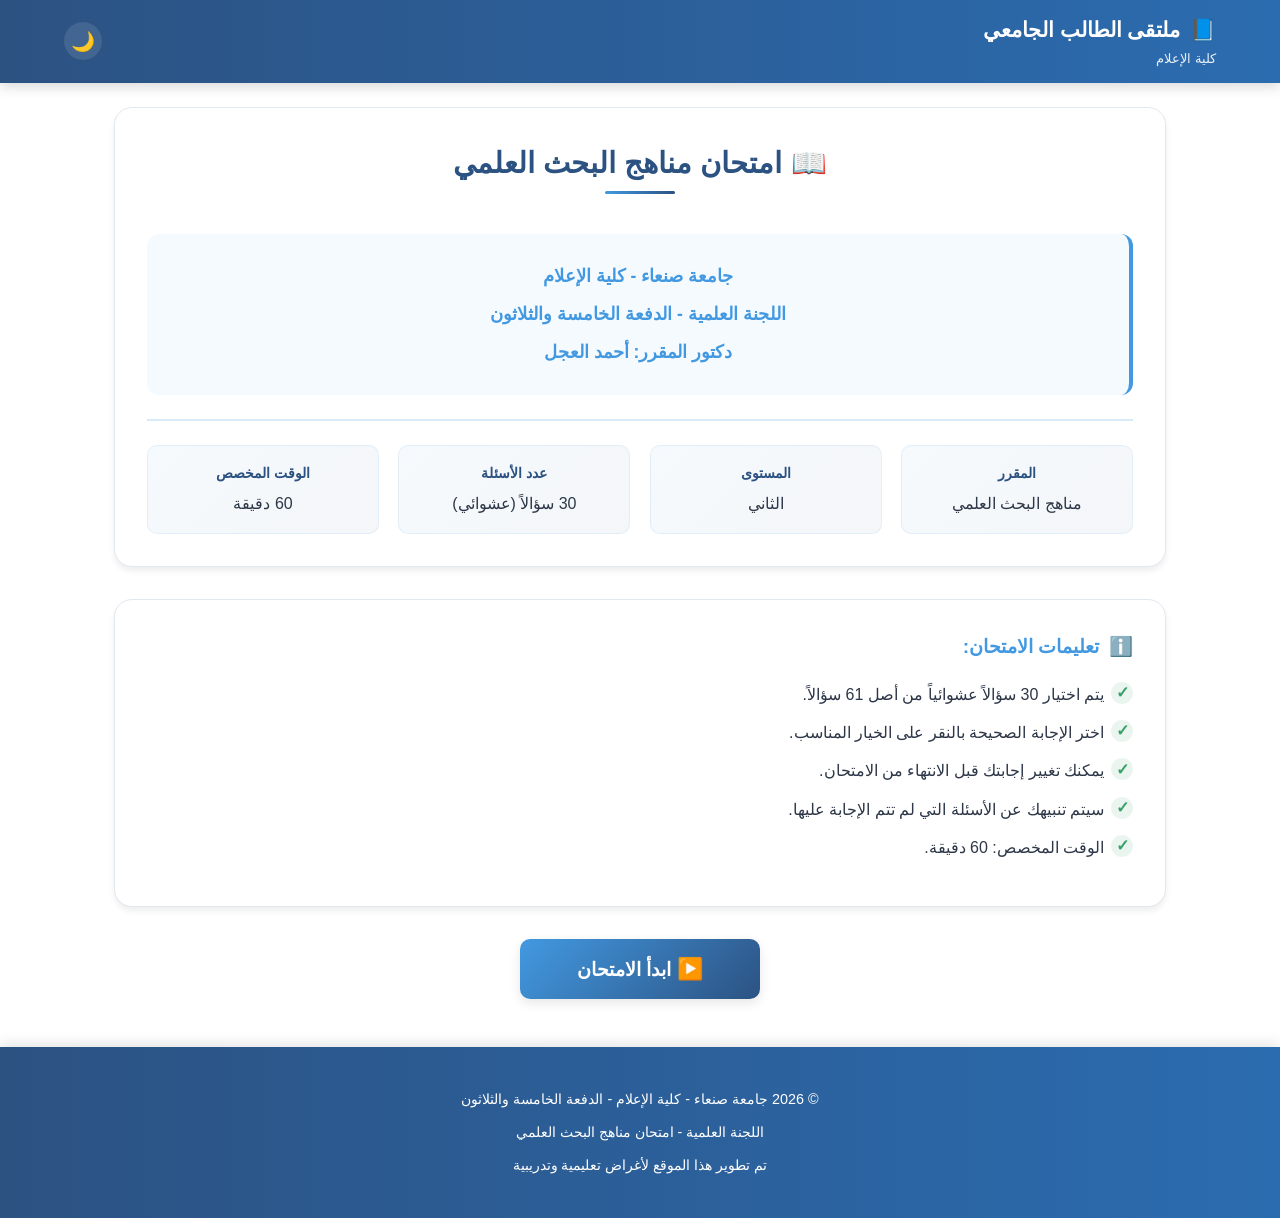
==== commit 526dcec8: "Add files via upload" ====
--- a/index.html
+++ b/index.html
@@ -1,11 +1,11 @@
 <!DOCTYPE html>
 <html lang="ar" dir="rtl">
 <head>
-    <meta charset="UTF-8">
-    <meta name="viewport" content="width=device-width, initial-scale=1.0">
+    <meta charset="UTF-8" />
+    <meta name="viewport" content="width=device-width, initial-scale=1.0" />
     <title>امتحان مناهج البحث العلمي - د. أحمد</title>
-    <link href="https://fonts.googleapis.com/css2?family=Cairo:wght@400;600;700;800&display=swap" rel="stylesheet">
     <style>
+        /* ===== المتغيرات العامة ===== */
         :root {
             --primary-color: #2c5282;
             --secondary-color: #4299e1;
@@ -20,8 +20,18 @@
             --border-color: #e2e8f0;
             --shadow: 0 4px 6px rgba(0, 0, 0, 0.07);
             --transition: all 0.3s ease;
-        }
-
+            --btn-primary-bg: var(--secondary-color);
+            --btn-primary-text: #fff;
+            --btn-secondary-bg: transparent;
+            --btn-secondary-text: var(--secondary-color);
+            --btn-secondary-border: var(--secondary-color);
+            --btn-danger-bg: var(--accent-color);
+            --btn-danger-text: #fff;
+            --btn-success-bg: var(--success-color);
+            --btn-success-text: #fff;
+        }
+
+        /* ===== الوضع المظلم ===== */
         [data-theme="dark"] {
             --bg-color: #1a202c;
             --text-color: #e2e8f0;
@@ -43,9 +53,14 @@
             --btn-success-text: #1a202c;
         }
 
-        * { margin: 0; padding: 0; box-sizing: border-box; }
+        /* ===== إعادة ضبط ===== */
+        * {
+            margin: 0;
+            padding: 0;
+            box-sizing: border-box;
+        }
         body {
-            font-family: 'Cairo', sans-serif;
+            font-family: 'Tahoma', 'Arial', sans-serif;
             background: var(--bg-color);
             color: var(--text-color);
             line-height: 1.6;
@@ -53,6 +68,7 @@
             min-height: 100vh;
             direction: rtl;
         }
+        /* ===== شريط التنقل ===== */
         .navbar {
             background: linear-gradient(90deg, var(--primary-color), #2b6cb0);
             color: white;
@@ -64,153 +80,850 @@
             backdrop-filter: blur(10px);
             animation: slideDown 0.5s ease;
         }
-        @keyframes slideDown { from { transform: translateY(-100%); } to { transform: translateY(0); } }
-        .nav-container { max-width: 1200px; margin: 0 auto; padding: 0 1.5rem; display: flex; justify-content: space-between; align-items: center; }
-        .logo h1 { font-size: 1.3rem; margin-bottom: 0.2rem; display: flex; align-items: center; gap: 0.6rem; animation: fadeIn 1s ease; }
-        .logo p { font-size: 0.8rem; opacity: 0.9; }
-        .nav-controls { display: flex; gap: 0.8rem; align-items: center; }
-        .icon-btn { background: rgba(255, 255, 255, 0.1); border: none; color: white; width: 38px; height: 38px; border-radius: 50%; cursor: pointer; display: flex; align-items: center; justify-content: center; transition: var(--transition); font-size: 1.2rem; }
-        .icon-btn:hover { background: rgba(255, 255, 255, 0.2); transform: translateY(-2px) rotate(5deg); }
-        .container { max-width: 1100px; margin: 1.5rem auto; padding: 0 1.5rem; animation: fadeIn 0.8s ease; }
-        @keyframes fadeIn { from { opacity: 0; } to { opacity: 1; } }
-        .screen { display: none; animation: slideUp 0.6s ease; }
-        .screen.active { display: block; }
-        @keyframes slideUp { from { opacity: 0; transform: translateY(30px); } to { opacity: 1; transform: translateY(0); } }
-
-        .exam-header { text-align: center; margin-bottom: 2rem; padding: 2rem; background: var(--card-bg); border-radius: 18px; box-shadow: var(--shadow); border: 1px solid var(--border-color); animation: fadeIn 0.8s ease; }
-        .exam-header h1 { color: var(--primary-color); margin-bottom: 1.5rem; font-size: 1.8rem; position: relative; display: inline-block; }
-        .exam-header h1:after { content: ''; position: absolute; bottom: -8px; right: 50%; transform: translateX(50%); width: 70px; height: 3px; background: linear-gradient(90deg, var(--secondary-color), var(--primary-color)); border-radius: 2px; }
-        .university-info { margin: 1.5rem 0; padding: 1.2rem; background: rgba(66, 153, 225, 0.05); border-radius: 12px; border-right: 4px solid var(--secondary-color); }
-        .university-info h3 { margin: 0.6rem 0; color: var(--secondary-color); font-size: 1.1rem; }
-        .student-info { display: grid; grid-template-columns: repeat(auto-fit, minmax(180px, 1fr)); gap: 1.2rem; margin-top: 1.5rem; padding-top: 1.5rem; border-top: 2px solid rgba(66, 153, 225, 0.2); }
-        .info-item { background: linear-gradient(135deg, rgba(66, 153, 225, 0.05), rgba(44, 82, 130, 0.05)); padding: 1rem; border-radius: 10px; border: 1px solid rgba(66, 153, 225, 0.1); transition: var(--transition); }
-        .info-item:hover { transform: translateY(-3px); box-shadow: 0 6px 20px rgba(66, 153, 225, 0.1); }
-        .info-item p:first-child { font-weight: 700; color: var(--primary-color); margin-bottom: 0.4rem; font-size: 0.9rem; }
-        .info-item p:last-child { color: var(--text-color); font-size: 1rem; }
-        .instructions { background: var(--card-bg); padding: 2rem; border-radius: 18px; margin-bottom: 2rem; box-shadow: var(--shadow); border: 1px solid var(--border-color); }
-        .instructions h3 { color: var(--secondary-color); margin-bottom: 1.2rem; font-size: 1.2rem; display: flex; align-items: center; gap: 0.6rem; }
-        .instructions ul { list-style: none; padding-right: 0; }
-        .instructions li { margin-bottom: 0.8rem; padding-right: 1.8rem; position: relative; font-size: 1rem; }
-        .instructions li:before { content: '✓'; position: absolute; right: 0; color: var(--success-color); font-weight: bold; font-size: 1rem; background: rgba(56, 161, 105, 0.1); width: 22px; height: 22px; border-radius: 50%; display: flex; align-items: center; justify-content: center; }
-
-        .btn { padding: 0.9rem 1.8rem; border: none; border-radius: 10px; font-size: 1rem; font-weight: 700; cursor: pointer; transition: all 0.3s cubic-bezier(0.4, 0, 0.2, 1); display: inline-flex; align-items: center; justify-content: center; gap: 0.6rem; font-family: 'Cairo', sans-serif; box-shadow: 0 4px 12px rgba(0,0,0,0.1); position: relative; overflow: hidden; }
-        .btn:before { content: ''; position: absolute; top: 0; right: 0; width: 100%; height: 100%; background: linear-gradient(90deg, transparent, rgba(255,255,255,0.2), transparent); transform: translateX(-100%); }
-        .btn:hover:before { animation: shine 1s; }
-        @keyframes shine { 100% { transform: translateX(100%); } }
-        .btn .icon { display: inline-block; font-size: 1.1em; transition: transform 0.3s ease; }
-        .btn:hover .icon { transform: rotate(15deg) scale(1.1); }
-        .start-btn { background: linear-gradient(135deg, var(--secondary-color), var(--primary-color)); color: white; font-size: 1.2rem; padding: 1.1rem 2.5rem; margin: 2rem auto; display: block; min-width: 240px; }
-        .start-btn:hover { transform: translateY(-4px); box-shadow: 0 8px 25px rgba(66, 153, 225, 0.3); }
-        .primary-btn { background: linear-gradient(135deg, var(--secondary-color), var(--primary-color)); color: white; border: none; }
-        .primary-btn:hover { transform: translateY(-2px); box-shadow: 0 6px 18px rgba(66, 153, 225, 0.25); }
-        .secondary-btn { background: transparent; color: var(--secondary-color); border: 2px solid var(--secondary-color); }
-        .secondary-btn:hover { background: var(--secondary-color); color: white; transform: translateY(-2px); }
-        .danger-btn { background: linear-gradient(135deg, var(--accent-color), #c53030); color: white; border: none; }
-        .danger-btn:hover { transform: translateY(-2px); box-shadow: 0 6px 18px rgba(229, 62, 62, 0.25); }
-        .success-btn { background: linear-gradient(135deg, var(--success-color), #2f855a); color: white; border: none; }
-        .success-btn:hover { transform: translateY(-2px); box-shadow: 0 6px 18px rgba(56, 161, 105, 0.25); }
-
-        .exam-controls { background: var(--card-bg); padding: 1.8rem; border-radius: 16px; margin-bottom: 1.5rem; box-shadow: var(--shadow); border: 1px solid var(--border-color); animation: fadeIn 0.6s ease; }
-        .progress-container { margin-bottom: 1.2rem; }
-        .progress-info { display: flex; justify-content: space-between; align-items: center; margin-bottom: 0.8rem; font-weight: 600; }
-        .progress-bar { width: 100%; height: 8px; background: var(--light-color); border-radius: 4px; overflow: hidden; position: relative; }
-        .progress-fill { height: 100%; background: linear-gradient(90deg, var(--secondary-color), var(--primary-color)); width: 0%; transition: width 0.5s cubic-bezier(0.4, 0, 0.2, 1); border-radius: 4px; position: relative; }
-        .progress-fill:after { content: ''; position: absolute; top: 0; right: 0; width: 20px; height: 100%; background: linear-gradient(90deg, transparent, rgba(255,255,255,0.3)); animation: progressShine 2s infinite; }
-        @keyframes progressShine { 0% { right: 0; } 100% { right: 100%; } }
-        .exam-stats { display: flex; justify-content: space-between; align-items: center; flex-wrap: wrap; gap: 1.2rem; margin-top: 1.2rem; }
-        .timer { font-size: 1.3rem; font-weight: 700; color: var(--accent-color); background: var(--card-bg); padding: 0.6rem 1.2rem; border-radius: 8px; box-shadow: var(--shadow); display: flex; align-items: center; gap: 0.6rem; border: 2px solid rgba(229, 62, 62, 0.2); }
-
-        .questions-nav-grid { background: var(--card-bg); padding: 1.5rem; border-radius: 16px; margin-bottom: 1.5rem; box-shadow: var(--shadow); border: 1px solid var(--border-color); animation: fadeIn 0.6s ease; }
-        .questions-nav-grid h3 { color: var(--secondary-color); margin-bottom: 1.2rem; font-size: 1.2rem; display: flex; align-items: center; gap: 0.6rem; }
-        .questions-grid { display: grid; grid-template-columns: repeat(auto-fill, minmax(32px, 1fr)); gap: 0.5rem; max-height: 250px; overflow-y: auto; padding: 0.5rem; }
-        .question-nav-btn { width: 32px; height: 32px; border-radius: 6px; border: 2px solid var(--border-color); background: var(--bg-color); color: var(--text-color); font-weight: 600; cursor: pointer; transition: all 0.3s ease; display: flex; align-items: center; justify-content: center; font-size: 0.75rem; }
-        .question-nav-btn:hover { transform: translateY(-2px) scale(1.05); box-shadow: 0 4px 12px rgba(66, 153, 225, 0.15); border-color: var(--secondary-color); }
-        .question-nav-btn.current { background: linear-gradient(135deg, var(--secondary-color), var(--primary-color)); color: white; border-color: var(--secondary-color); box-shadow: 0 4px 12px rgba(66, 153, 225, 0.3); }
-        .question-nav-btn.answered { background: rgba(56, 161, 105, 0.1); color: var(--success-color); border-color: var(--success-color); }
-        .question-nav-btn.unanswered { background: rgba(214, 158, 46, 0.1); color: var(--warning-color); border-color: var(--warning-color); }
-
-        .question-container { background: var(--card-bg); padding: 2rem; border-radius: 18px; box-shadow: var(--shadow); margin-bottom: 1.5rem; border: 1px solid var(--border-color); animation: slideUp 0.5s ease; order: -1; }
-        .question-header { display: flex; justify-content: space-between; align-items: center; margin-bottom: 1.5rem; }
-        .question-number { color: white; font-weight: 800; font-size: 1.1rem; background: linear-gradient(135deg, var(--secondary-color), var(--primary-color)); padding: 0.5rem 1.1rem; border-radius: 50px; box-shadow: 0 4px 12px rgba(66, 153, 225, 0.3); }
-        .question-text { font-size: 1.3rem; margin-bottom: 1.8rem; line-height: 1.7; color: var(--text-color); font-weight: 600; }
-        .options-container { display: grid; grid-template-columns: 1fr; gap: 0.9rem; margin-bottom: 1.8rem; }
-        @media (min-width: 768px) { .options-container { grid-template-columns: 1fr 1fr; } }
-        .option { background: var(--bg-color); padding: 1.2rem; border-radius: 10px; cursor: pointer; transition: all 0.3s cubic-bezier(0.4, 0, 0.2, 1); border: 2px solid var(--border-color); display: flex; align-items: center; gap: 0.9rem; position: relative; overflow: hidden; }
-        .option:before { content: ''; position: absolute; top: 0; right: 0; width: 4px; height: 100%; background: var(--secondary-color); opacity: 0; transition: opacity 0.3s; }
-        .option:hover { transform: translateX(-4px); border-color: var(--secondary-color); box-shadow: 0 6px 20px rgba(66, 153, 225, 0.15); }
-        .option:hover:before { opacity: 1; }
-        .option.selected { border-color: var(--success-color); background: rgba(56, 161, 105, 0.05); transform: translateX(-4px); }
-        .option.selected:before { background: var(--success-color); opacity: 1; }
-        .option.correct { border-color: var(--success-color); background: rgba(56, 161, 105, 0.1); }
-        .option.incorrect { border-color: var(--accent-color); background: rgba(229, 62, 62, 0.1); }
-        .option-marker { width: 32px; height: 32px; border-radius: 50%; display: flex; align-items: center; justify-content: center; font-weight: bold; background: var(--light-color); color: var(--text-color); flex-shrink: 0; transition: all 0.3s; font-size: 0.95rem; }
-        .option.selected .option-marker { background: var(--success-color); color: white; box-shadow: 0 4px 12px rgba(56, 161, 105, 0.3); }
-        .option-text { flex: 1; font-size: 1.05rem; font-weight: 500; }
-        .navigation-buttons { display: flex; justify-content: space-between; margin-top: 2rem; gap: 1rem; flex-direction: row-reverse; }
-        .navigation-buttons .btn { min-width: 140px; flex: 1; display: flex; align-items: center; justify-content: center; }
-        .nav-btn-group { display: flex; gap: 0.8rem; width: 100%; justify-content: center; }
-        .unanswered-alert { background: linear-gradient(135deg, rgba(214, 158, 46, 0.1), rgba(214, 158, 46, 0.05)); border: 2px solid var(--warning-color); color: var(--warning-color); padding: 0.9rem 1.2rem; border-radius: 10px; margin-top: 1.2rem; display: flex; align-items: center; gap: 0.6rem; font-weight: 600; animation: fadeIn 0.5s ease; }
-        .results-header { text-align: center; margin-bottom: 2.5rem; animation: fadeIn 0.8s ease; }
-        .results-header h1 { color: var(--secondary-color); margin-bottom: 2rem; font-size: 2rem; }
-        .score-display { position: relative; width: 260px; height: 260px; margin: 1.5rem auto; }
-        .score-circle { width: 100%; height: 100%; position: relative; }
-        .circle-bg, .circle-progress { fill: none; stroke-width: 10; stroke-linecap: round; transform: rotate(-90deg); transform-origin: 50% 50%; }
-        .circle-bg { stroke: var(--light-color); }
-        .circle-progress { stroke: var(--secondary-color); stroke-dasharray: 800; stroke-dashoffset: 800; transition: stroke-dashoffset 2s cubic-bezier(0.4, 0, 0.2, 1); }
-        .score-text { position: absolute; top: 50%; left: 50%; transform: translate(-50%, -50%); text-align: center; }
-        .score-text h2 { font-size: 2.5rem; color: var(--secondary-color); margin-bottom: 0.4rem; }
-        .score-text p { font-size: 1.3rem; color: var(--text-color); }
-        .results-details { display: grid; grid-template-columns: repeat(auto-fit, minmax(200px, 1fr)); gap: 1.5rem; margin-bottom: 2.5rem; }
-        .result-card { background: var(--card-bg); padding: 1.8rem; border-radius: 16px; text-align: center; box-shadow: var(--shadow); border: 1px solid var(--border-color); transition: transform 0.3s ease; }
-        .result-card:hover { transform: translateY(-5px); }
-        .result-card h3 { margin-bottom: 1rem; color: var(--secondary-color); font-size: 1.1rem; display: flex; align-items: center; justify-content: center; gap: 0.6rem; }
-        .stat { font-size: 2.5rem; font-weight: 800; color: var(--text-color); }
-        .results-controls { display: flex; justify-content: center; gap: 1.5rem; margin-bottom: 2.5rem; flex-wrap: wrap; }
-        .review-section { background: var(--card-bg); padding: 2rem; border-radius: 18px; margin-top: 2.5rem; box-shadow: var(--shadow); border: 1px solid var(--border-color); display: none; animation: slideUp 0.5s ease; }
-        .review-section h3 { color: var(--secondary-color); margin-bottom: 1.8rem; text-align: center; font-size: 1.5rem; }
-        .review-list { display: flex; flex-direction: column; gap: 1.8rem; }
-        .review-item { background: var(--bg-color); padding: 1.8rem; border-radius: 16px; border-right: 5px solid var(--accent-color); transition: transform 0.3s ease; border: 1px solid var(--border-color); }
-        .review-item:hover { transform: translateX(-4px); }
-        .review-question { font-weight: 700; margin-bottom: 1.2rem; color: var(--text-color); font-size: 1.1rem; line-height: 1.6; }
-        .review-answers { display: flex; flex-direction: column; gap: 0.9rem; }
-        .answer-item { padding: 0.9rem; border-radius: 8px; display: flex; align-items: center; gap: 0.6rem; transition: all 0.3s; }
-        .answer-item.user-answer { background: rgba(229, 62, 62, 0.08); border-right: 4px solid var(--accent-color); }
-        .answer-item.correct-answer { background: rgba(56, 161, 105, 0.08); border-right: 4px solid var(--success-color); }
-        .footer { text-align: center; padding: 2rem; background: linear-gradient(90deg, var(--primary-color), #2b6cb0); color: white; margin-top: 3rem; box-shadow: 0 -4px 12px rgba(0,0,0,0.1); }
-        .footer p { margin: 0.6rem 0; font-size: 0.9rem; }
-        .modal { display: none; position: fixed; top: 0; left: 0; width: 100%; height: 100%; background: rgba(0,0,0,0.5); z-index: 2000; align-items: center; justify-content: center; backdrop-filter: blur(5px); }
-        .modal-content { background: var(--card-bg); padding: 2rem; border-radius: 18px; max-width: 450px; width: 90%; box-shadow: 0 20px 40px rgba(0,0,0,0.2); border: 1px solid var(--border-color); animation: slideUp 0.4s ease; }
-        .modal-content h3 { color: var(--secondary-color); margin-bottom: 1.2rem; display: flex; align-items: center; gap: 0.6rem; font-size: 1.3rem; }
-        .modal-buttons { display: flex; justify-content: center; gap: 1.2rem; margin-top: 1.8rem; }
+        @keyframes slideDown {
+            from { transform: translateY(-100%); }
+            to { transform: translateY(0); }
+        }
+        .nav-container {
+            max-width: 1200px;
+            margin: 0 auto;
+            padding: 0 1.5rem;
+            display: flex;
+            justify-content: space-between;
+            align-items: center;
+        }
+        .logo h1 {
+            font-size: 1.3rem;
+            margin-bottom: 0.2rem;
+            display: flex;
+            align-items: center;
+            gap: 0.6rem;
+            animation: fadeIn 1s ease;
+        }
+        .logo p {
+            font-size: 0.8rem;
+            opacity: 0.9;
+        }
+        .nav-controls {
+            display: flex;
+            gap: 0.8rem;
+            align-items: center;
+        }
+        .icon-btn {
+            background: rgba(255, 255, 255, 0.1);
+            border: none;
+            color: white;
+            width: 38px;
+            height: 38px;
+            border-radius: 50%;
+            cursor: pointer;
+            display: flex;
+            align-items: center;
+            justify-content: center;
+            transition: var(--transition);
+            font-size: 1.2rem;
+        }
+        .icon-btn:hover {
+            background: rgba(255, 255, 255, 0.2);
+            transform: translateY(-2px) rotate(5deg);
+        }
+        /* ===== الحاوية والعناصر العامة ===== */
+        .container {
+            max-width: 1100px;
+            margin: 1.5rem auto;
+            padding: 0 1.5rem;
+            animation: fadeIn 0.8s ease;
+        }
+        @keyframes fadeIn {
+            from { opacity: 0; }
+            to { opacity: 1; }
+        }
+        .screen {
+            display: none;
+            animation: slideUp 0.6s ease;
+        }
+        .screen.active {
+            display: block;
+        }
+        @keyframes slideUp {
+            from { opacity: 0; transform: translateY(30px); }
+            to { opacity: 1; transform: translateY(0); }
+        }
+        /* ===== رأس الامتحان ===== */
+        .exam-header {
+            text-align: center;
+            margin-bottom: 2rem;
+            padding: 2rem;
+            background: var(--card-bg);
+            border-radius: 18px;
+            box-shadow: var(--shadow);
+            border: 1px solid var(--border-color);
+            animation: fadeIn 0.8s ease;
+        }
+        .exam-header h1 {
+            color: var(--primary-color);
+            margin-bottom: 1.5rem;
+            font-size: 1.8rem;
+            position: relative;
+            display: inline-block;
+        }
+        .exam-header h1:after {
+            content: '';
+            position: absolute;
+            bottom: -8px;
+            right: 50%;
+            transform: translateX(50%);
+            width: 70px;
+            height: 3px;
+            background: linear-gradient(90deg, var(--secondary-color), var(--primary-color));
+            border-radius: 2px;
+        }
+        .university-info {
+            margin: 1.5rem 0;
+            padding: 1.2rem;
+            background: rgba(66, 153, 225, 0.05);
+            border-radius: 12px;
+            border-right: 4px solid var(--secondary-color);
+        }
+        .university-info h3 {
+            margin: 0.6rem 0;
+            color: var(--secondary-color);
+            font-size: 1.1rem;
+        }
+        .student-info {
+            display: grid;
+            grid-template-columns: repeat(auto-fit, minmax(180px, 1fr));
+            gap: 1.2rem;
+            margin-top: 1.5rem;
+            padding-top: 1.5rem;
+            border-top: 2px solid rgba(66, 153, 225, 0.2);
+        }
+        .info-item {
+            background: linear-gradient(135deg, rgba(66, 153, 225, 0.05), rgba(44, 82, 130, 0.05));
+            padding: 1rem;
+            border-radius: 10px;
+            border: 1px solid rgba(66, 153, 225, 0.1);
+            transition: var(--transition);
+        }
+        .info-item:hover {
+            transform: translateY(-3px);
+            box-shadow: 0 6px 20px rgba(66, 153, 225, 0.1);
+        }
+        .info-item p:first-child {
+            font-weight: 700;
+            color: var(--primary-color);
+            margin-bottom: 0.4rem;
+            font-size: 0.9rem;
+        }
+        .info-item p:last-child {
+            color: var(--text-color);
+            font-size: 1rem;
+        }
+        /* ===== التعليمات ===== */
+        .instructions {
+            background: var(--card-bg);
+            padding: 2rem;
+            border-radius: 18px;
+            margin-bottom: 2rem;
+            box-shadow: var(--shadow);
+            border: 1px solid var(--border-color);
+        }
+        .instructions h3 {
+            color: var(--secondary-color);
+            margin-bottom: 1.2rem;
+            font-size: 1.2rem;
+            display: flex;
+            align-items: center;
+            gap: 0.6rem;
+        }
+        .instructions ul {
+            list-style: none;
+            padding-right: 0;
+        }
+        .instructions li {
+            margin-bottom: 0.8rem;
+            padding-right: 1.8rem;
+            position: relative;
+            font-size: 1rem;
+        }
+        .instructions li:before {
+            content: '✓';
+            position: absolute;
+            right: 0;
+            color: var(--success-color);
+            font-weight: bold;
+            font-size: 1rem;
+            background: rgba(56, 161, 105, 0.1);
+            width: 22px;
+            height: 22px;
+            border-radius: 50%;
+            display: flex;
+            align-items: center;
+            justify-content: center;
+        }
+        /* ===== الأزرار ===== */
+        .btn {
+            padding: 0.9rem 1.8rem;
+            border: none;
+            border-radius: 10px;
+            font-size: 1rem;
+            font-weight: 700;
+            cursor: pointer;
+            transition: all 0.3s cubic-bezier(0.4, 0, 0.2, 1);
+            display: inline-flex;
+            align-items: center;
+            justify-content: center;
+            gap: 0.6rem;
+            font-family: 'Tahoma', 'Arial', sans-serif;
+            box-shadow: 0 4px 12px rgba(0, 0, 0, 0.1);
+            position: relative;
+            overflow: hidden;
+        }
+        .btn:before {
+            content: '';
+            position: absolute;
+            top: 0;
+            right: 0;
+            width: 100%;
+            height: 100%;
+            background: linear-gradient(90deg, transparent, rgba(255, 255, 255, 0.2), transparent);
+            transform: translateX(-100%);
+        }
+        .btn:hover:before {
+            animation: shine 1s;
+        }
+        @keyframes shine {
+            100% { transform: translateX(100%); }
+        }
+        .btn .icon {
+            display: inline-block;
+            font-size: 1.1em;
+            transition: transform 0.3s ease;
+        }
+        .btn:hover .icon {
+            transform: rotate(15deg) scale(1.1);
+        }
+        .start-btn {
+            background: linear-gradient(135deg, var(--secondary-color), var(--primary-color));
+            color: white;
+            font-size: 1.2rem;
+            padding: 1.1rem 2.5rem;
+            margin: 2rem auto;
+            display: block;
+            min-width: 240px;
+        }
+        .start-btn:hover {
+            transform: translateY(-4px);
+            box-shadow: 0 8px 25px rgba(66, 153, 225, 0.3);
+        }
+        .primary-btn {
+            background: linear-gradient(135deg, var(--secondary-color), var(--primary-color));
+            color: var(--btn-primary-text);
+            border: none;
+        }
+        .primary-btn:hover {
+            transform: translateY(-2px);
+            box-shadow: 0 6px 18px rgba(66, 153, 225, 0.25);
+        }
+        .secondary-btn {
+            background: var(--btn-secondary-bg);
+            color: var(--btn-secondary-text);
+            border: 2px solid var(--btn-secondary-border);
+        }
+        .secondary-btn:hover {
+            background: var(--secondary-color);
+            color: white;
+            transform: translateY(-2px);
+        }
+        .danger-btn {
+            background: linear-gradient(135deg, var(--accent-color), #c53030);
+            color: var(--btn-danger-text);
+            border: none;
+        }
+        .danger-btn:hover {
+            transform: translateY(-2px);
+            box-shadow: 0 6px 18px rgba(229, 62, 62, 0.25);
+        }
+        .success-btn {
+            background: linear-gradient(135deg, var(--success-color), #2f855a);
+            color: var(--btn-success-text);
+            border: none;
+        }
+        .success-btn:hover {
+            transform: translateY(-2px);
+            box-shadow: 0 6px 18px rgba(56, 161, 105, 0.25);
+        }
+        /* ===== أدوات الامتحان ===== */
+        .exam-controls {
+            background: var(--card-bg);
+            padding: 1.8rem;
+            border-radius: 16px;
+            margin-bottom: 1.5rem;
+            box-shadow: var(--shadow);
+            border: 1px solid var(--border-color);
+            animation: fadeIn 0.6s ease;
+        }
+        .progress-container {
+            margin-bottom: 1.2rem;
+        }
+        .progress-info {
+            display: flex;
+            justify-content: space-between;
+            align-items: center;
+            margin-bottom: 0.8rem;
+            font-weight: 600;
+        }
+        .progress-bar {
+            width: 100%;
+            height: 8px;
+            background: var(--light-color);
+            border-radius: 4px;
+            overflow: hidden;
+            position: relative;
+        }
+        .progress-fill {
+            height: 100%;
+            background: linear-gradient(90deg, var(--secondary-color), var(--primary-color));
+            width: 0%;
+            transition: width 0.5s cubic-bezier(0.4, 0, 0.2, 1);
+            border-radius: 4px;
+            position: relative;
+        }
+        .progress-fill:after {
+            content: '';
+            position: absolute;
+            top: 0;
+            right: 0;
+            width: 20px;
+            height: 100%;
+            background: linear-gradient(90deg, transparent, rgba(255, 255, 255, 0.3));
+            animation: progressShine 2s infinite;
+        }
+        @keyframes progressShine {
+            0% { right: 0; }
+            100% { right: 100%; }
+        }
+        .exam-stats {
+            display: flex;
+            justify-content: space-between;
+            align-items: center;
+            flex-wrap: wrap;
+            gap: 1.2rem;
+            margin-top: 1.2rem;
+        }
+        .timer {
+            font-size: 1.3rem;
+            font-weight: 700;
+            color: var(--accent-color);
+            background: var(--card-bg);
+            padding: 0.6rem 1.2rem;
+            border-radius: 8px;
+            box-shadow: var(--shadow);
+            display: flex;
+            align-items: center;
+            gap: 0.6rem;
+            border: 2px solid rgba(229, 62, 62, 0.2);
+        }
+        /* ===== شبكة التنقل ===== */
+        .questions-nav-grid {
+            background: var(--card-bg);
+            padding: 1.5rem;
+            border-radius: 16px;
+            margin-bottom: 1.5rem;
+            box-shadow: var(--shadow);
+            border: 1px solid var(--border-color);
+            animation: fadeIn 0.6s ease;
+        }
+        .questions-nav-grid h3 {
+            color: var(--secondary-color);
+            margin-bottom: 1.2rem;
+            font-size: 1.2rem;
+            display: flex;
+            align-items: center;
+            gap: 0.6rem;
+        }
+        .questions-grid {
+            display: grid;
+            grid-template-columns: repeat(auto-fill, minmax(32px, 1fr));
+            gap: 0.5rem;
+            max-height: 250px;
+            overflow-y: auto;
+            padding: 0.5rem;
+        }
+        .question-nav-btn {
+            width: 32px;
+            height: 32px;
+            border-radius: 6px;
+            border: 2px solid var(--border-color);
+            background: var(--bg-color);
+            color: var(--text-color);
+            font-weight: 600;
+            cursor: pointer;
+            transition: all 0.3s ease;
+            display: flex;
+            align-items: center;
+            justify-content: center;
+            font-size: 0.75rem;
+        }
+        .question-nav-btn:hover {
+            transform: translateY(-2px) scale(1.05);
+            box-shadow: 0 4px 12px rgba(66, 153, 225, 0.15);
+            border-color: var(--secondary-color);
+        }
+        .question-nav-btn.current {
+            background: linear-gradient(135deg, var(--secondary-color), var(--primary-color));
+            color: white;
+            border-color: var(--secondary-color);
+            box-shadow: 0 4px 12px rgba(66, 153, 225, 0.3);
+        }
+        .question-nav-btn.answered {
+            background: rgba(56, 161, 105, 0.1);
+            color: var(--success-color);
+            border-color: var(--success-color);
+        }
+        .question-nav-btn.unanswered {
+            background: rgba(214, 158, 46, 0.1);
+            color: var(--warning-color);
+            border-color: var(--warning-color);
+        }
+        /* ===== حاوية السؤال ===== */
+        .question-container {
+            background: var(--card-bg);
+            padding: 2rem;
+            border-radius: 18px;
+            box-shadow: var(--shadow);
+            margin-bottom: 1.5rem;
+            border: 1px solid var(--border-color);
+            animation: slideUp 0.5s ease;
+            order: -1;
+        }
+        .question-header {
+            display: flex;
+            justify-content: space-between;
+            align-items: center;
+            margin-bottom: 1.5rem;
+        }
+        .question-number {
+            color: white;
+            font-weight: 800;
+            font-size: 1.1rem;
+            background: linear-gradient(135deg, var(--secondary-color), var(--primary-color));
+            padding: 0.5rem 1.1rem;
+            border-radius: 50px;
+            box-shadow: 0 4px 12px rgba(66, 153, 225, 0.3);
+        }
+        .question-text {
+            font-size: 1.3rem;
+            margin-bottom: 1.8rem;
+            line-height: 1.7;
+            color: var(--text-color);
+            font-weight: 600;
+        }
+        .options-container {
+            display: grid;
+            grid-template-columns: 1fr;
+            gap: 0.9rem;
+            margin-bottom: 1.8rem;
+        }
+        @media (min-width: 768px) {
+            .options-container {
+                grid-template-columns: 1fr 1fr;
+            }
+        }
+        .option {
+            background: var(--bg-color);
+            padding: 1.2rem;
+            border-radius: 10px;
+            cursor: pointer;
+            transition: all 0.3s cubic-bezier(0.4, 0, 0.2, 1);
+            border: 2px solid var(--border-color);
+            display: flex;
+            align-items: center;
+            gap: 0.9rem;
+            position: relative;
+            overflow: hidden;
+        }
+        .option:before {
+            content: '';
+            position: absolute;
+            top: 0;
+            right: 0;
+            width: 4px;
+            height: 100%;
+            background: var(--secondary-color);
+            opacity: 0;
+            transition: opacity 0.3s;
+        }
+        .option:hover {
+            transform: translateX(-4px);
+            border-color: var(--secondary-color);
+            box-shadow: 0 6px 20px rgba(66, 153, 225, 0.15);
+        }
+        .option:hover:before {
+            opacity: 1;
+        }
+        .option.selected {
+            border-color: var(--success-color);
+            background: rgba(56, 161, 105, 0.05);
+            transform: translateX(-4px);
+        }
+        .option.selected:before {
+            background: var(--success-color);
+            opacity: 1;
+        }
+        .option-marker {
+            width: 32px;
+            height: 32px;
+            border-radius: 50%;
+            display: flex;
+            align-items: center;
+            justify-content: center;
+            font-weight: bold;
+            background: var(--light-color);
+            color: var(--text-color);
+            flex-shrink: 0;
+            transition: all 0.3s;
+            font-size: 0.95rem;
+        }
+        .option.selected .option-marker {
+            background: var(--success-color);
+            color: white;
+            box-shadow: 0 4px 12px rgba(56, 161, 105, 0.3);
+        }
+        .option-text {
+            flex: 1;
+            font-size: 1.05rem;
+            font-weight: 500;
+        }
+        /* ===== أزرار التنقل ===== */
+        .navigation-buttons {
+            display: flex;
+            justify-content: space-between;
+            margin-top: 2rem;
+            gap: 1rem;
+            flex-direction: row-reverse;
+        }
+        .navigation-buttons .btn {
+            min-width: 140px;
+            flex: 1;
+            display: flex;
+            align-items: center;
+            justify-content: center;
+        }
+        /* ===== تنبيه الأسئلة غير المجاب عنها ===== */
+        .unanswered-alert {
+            background: linear-gradient(135deg, rgba(214, 158, 46, 0.1), rgba(214, 158, 46, 0.05));
+            border: 2px solid var(--warning-color);
+            color: var(--warning-color);
+            padding: 0.9rem 1.2rem;
+            border-radius: 10px;
+            margin-top: 1.2rem;
+            display: flex;
+            align-items: center;
+            gap: 0.6rem;
+            font-weight: 600;
+            animation: fadeIn 0.5s ease;
+        }
+        /* ===== النتائج ===== */
+        .results-header {
+            text-align: center;
+            margin-bottom: 2.5rem;
+            animation: fadeIn 0.8s ease;
+        }
+        .results-header h1 {
+            color: var(--secondary-color);
+            margin-bottom: 2rem;
+            font-size: 2rem;
+        }
+        .score-display {
+            position: relative;
+            width: 260px;
+            height: 260px;
+            margin: 1.5rem auto;
+        }
+        .score-circle {
+            width: 100%;
+            height: 100%;
+            position: relative;
+        }
+        .circle-bg,
+        .circle-progress {
+            fill: none;
+            stroke-width: 10;
+            stroke-linecap: round;
+            transform: rotate(-90deg);
+            transform-origin: 50% 50%;
+        }
+        .circle-bg {
+            stroke: var(--light-color);
+        }
+        .circle-progress {
+            stroke: var(--secondary-color);
+            stroke-dasharray: 800;
+            stroke-dashoffset: 800;
+            transition: stroke-dashoffset 2s cubic-bezier(0.4, 0, 0.2, 1);
+        }
+        .score-text {
+            position: absolute;
+            top: 50%;
+            left: 50%;
+            transform: translate(-50%, -50%);
+            text-align: center;
+        }
+        .score-text h2 {
+            font-size: 2.5rem;
+            color: var(--secondary-color);
+            margin-bottom: 0.4rem;
+        }
+        .score-text p {
+            font-size: 1.3rem;
+            color: var(--text-color);
+        }
+        .results-details {
+            display: grid;
+            grid-template-columns: repeat(auto-fit, minmax(200px, 1fr));
+            gap: 1.5rem;
+            margin-bottom: 2.5rem;
+        }
+        .result-card {
+            background: var(--card-bg);
+            padding: 1.8rem;
+            border-radius: 16px;
+            text-align: center;
+            box-shadow: var(--shadow);
+            border: 1px solid var(--border-color);
+            transition: transform 0.3s ease;
+        }
+        .result-card:hover {
+            transform: translateY(-5px);
+        }
+        .result-card h3 {
+            margin-bottom: 1rem;
+            color: var(--secondary-color);
+            font-size: 1.1rem;
+            display: flex;
+            align-items: center;
+            justify-content: center;
+            gap: 0.6rem;
+        }
+        .stat {
+            font-size: 2.5rem;
+            font-weight: 800;
+            color: var(--text-color);
+        }
+        .results-controls {
+            display: flex;
+            justify-content: center;
+            gap: 1.5rem;
+            margin-bottom: 2.5rem;
+            flex-wrap: wrap;
+        }
+        .review-section {
+            background: var(--card-bg);
+            padding: 2rem;
+            border-radius: 18px;
+            margin-top: 2.5rem;
+            box-shadow: var(--shadow);
+            border: 1px solid var(--border-color);
+            display: none;
+            animation: slideUp 0.5s ease;
+        }
+        .review-section h3 {
+            color: var(--secondary-color);
+            margin-bottom: 1.8rem;
+            text-align: center;
+            font-size: 1.5rem;
+        }
+        .review-list {
+            display: flex;
+            flex-direction: column;
+            gap: 1.8rem;
+        }
+        .review-item {
+            background: var(--bg-color);
+            padding: 1.8rem;
+            border-radius: 16px;
+            border-right: 5px solid var(--accent-color);
+            transition: transform 0.3s ease;
+            border: 1px solid var(--border-color);
+        }
+        .review-item:hover {
+            transform: translateX(-4px);
+        }
+        .review-question {
+            font-weight: 700;
+            margin-bottom: 1.2rem;
+            color: var(--text-color);
+            font-size: 1.1rem;
+            line-height: 1.6;
+        }
+        .review-answers {
+            display: flex;
+            flex-direction: column;
+            gap: 0.9rem;
+        }
+        .answer-item {
+            padding: 0.9rem;
+            border-radius: 8px;
+            display: flex;
+            align-items: center;
+            gap: 0.6rem;
+            transition: all 0.3s;
+        }
+        .answer-item.user-answer {
+            background: rgba(229, 62, 62, 0.08);
+            border-right: 4px solid var(--accent-color);
+        }
+        .answer-item.correct-answer {
+            background: rgba(56, 161, 105, 0.08);
+            border-right: 4px solid var(--success-color);
+        }
+        /* ===== التذييل ===== */
+        .footer {
+            text-align: center;
+            padding: 2rem;
+            background: linear-gradient(90deg, var(--primary-color), #2b6cb0);
+            color: white;
+            margin-top: 3rem;
+            box-shadow: 0 -4px 12px rgba(0, 0, 0, 0.1);
+        }
+        .footer p {
+            margin: 0.6rem 0;
+            font-size: 0.9rem;
+        }
+        /* ===== النافذة المنبثقة ===== */
+        .modal {
+            display: none;
+            position: fixed;
+            top: 0;
+            left: 0;
+            width: 100%;
+            height: 100%;
+            background: rgba(0, 0, 0, 0.5);
+            z-index: 2000;
+            align-items: center;
+            justify-content: center;
+            backdrop-filter: blur(5px);
+        }
+        .modal-content {
+            background: var(--card-bg);
+            padding: 2rem;
+            border-radius: 18px;
+            max-width: 450px;
+            width: 90%;
+            box-shadow: 0 20px 40px rgba(0, 0, 0, 0.2);
+            border: 1px solid var(--border-color);
+            animation: slideUp 0.4s ease;
+        }
+        .modal-content h3 {
+            color: var(--secondary-color);
+            margin-bottom: 1.2rem;
+            display: flex;
+            align-items: center;
+            gap: 0.6rem;
+            font-size: 1.3rem;
+        }
+        .modal-buttons {
+            display: flex;
+            justify-content: center;
+            gap: 1.2rem;
+            margin-top: 1.8rem;
+        }
+        /* ===== زر العودة للأعلى ===== */
+        .scroll-top-btn {
+            position: fixed;
+            bottom: 2rem;
+            left: 2rem;
+            width: 50px;
+            height: 50px;
+            background: linear-gradient(135deg, var(--secondary-color), var(--primary-color));
+            color: white;
+            border: none;
+            border-radius: 50%;
+            cursor: pointer;
+            display: flex;
+            align-items: center;
+            justify-content: center;
+            font-size: 1.2rem;
+            box-shadow: 0 4px 12px rgba(0, 0, 0, 0.2);
+            z-index: 100;
+            transition: var(--transition);
+            opacity: 0;
+            visibility: hidden;
+        }
+        .scroll-top-btn.visible {
+            opacity: 1;
+            visibility: visible;
+        }
+        .scroll-top-btn:hover {
+            transform: translateY(-4px);
+            box-shadow: 0 6px 18px rgba(66, 153, 225, 0.4);
+        }
+        /* ===== استجابة للشاشات الصغيرة ===== */
         @media (max-width: 768px) {
-            .container { margin: 1rem auto; padding: 0 1rem; }
-            .exam-header h1 { font-size: 1.5rem; }
-            .student-info { grid-template-columns: 1fr; }
-            .question-text { font-size: 1.2rem; }
-            .option { padding: 1rem; }
-            .option-text { font-size: 1rem; }
-            .questions-grid { grid-template-columns: repeat(auto-fill, minmax(30px, 1fr)); }
-            .question-nav-btn { width: 30px; height: 30px; font-size: 0.7rem; }
-            .navigation-buttons { flex-direction: column; gap: 0.8rem; }
-            .navigation-buttons .btn { width: 100%; }
-            .results-controls { flex-direction: column; gap: 1rem; }
-            .results-controls .btn { width: 100%; }
-            .score-display { width: 220px; height: 220px; }
-            .score-text h2 { font-size: 2rem; }
-            .stat { font-size: 2rem; }
-            .timer { font-size: 1.1rem; padding: 0.5rem 1rem; }
-            .nav-btn-group { flex-direction: column; }
-        }
-        .scroll-top-btn { position: fixed; bottom: 2rem; left: 2rem; width: 50px; height: 50px; background: linear-gradient(135deg, var(--secondary-color), var(--primary-color)); color: white; border: none; border-radius: 50%; cursor: pointer; display: flex; align-items: center; justify-content: center; font-size: 1.2rem; box-shadow: 0 4px 12px rgba(0,0,0,0.2); z-index: 100; transition: var(--transition); opacity: 0; visibility: hidden; }
-        .scroll-top-btn.visible { opacity: 1; visibility: visible; }
-        .scroll-top-btn:hover { transform: translateY(-4px); box-shadow: 0 6px 18px rgba(66, 153, 225, 0.4); }
-        body { transition: background-color 0.5s ease, color 0.5s ease; }
-        .theme-transition { transition: background-color 0.5s ease, color 0.5s ease, border-color 0.5s ease; }
+            .container {
+                margin: 1rem auto;
+                padding: 0 1rem;
+            }
+            .exam-header h1 {
+                font-size: 1.5rem;
+            }
+            .student-info {
+                grid-template-columns: 1fr;
+            }
+            .question-text {
+                font-size: 1.2rem;
+            }
+            .option {
+                padding: 1rem;
+            }
+            .option-text {
+                font-size: 1rem;
+            }
+            .questions-grid {
+                grid-template-columns: repeat(auto-fill, minmax(30px, 1fr));
+            }
+            .question-nav-btn {
+                width: 30px;
+                height: 30px;
+                font-size: 0.7rem;
+            }
+            .navigation-buttons {
+                flex-direction: column;
+                gap: 0.8rem;
+            }
+            .navigation-buttons .btn {
+                width: 100%;
+            }
+            .results-controls {
+                flex-direction: column;
+                gap: 1rem;
+            }
+            .results-controls .btn {
+                width: 100%;
+            }
+            .score-display {
+                width: 220px;
+                height: 220px;
+            }
+            .score-text h2 {
+                font-size: 2rem;
+            }
+            .stat {
+                font-size: 2rem;
+            }
+            .timer {
+                font-size: 1.1rem;
+                padding: 0.5rem 1rem;
+            }
+        }
     </style>
 </head>
 <body>
+    <!-- زر العودة للأعلى -->
     <button id="scrollTopBtn" class="scroll-top-btn">↑</button>
 
+    <!-- شريط التنقل -->
     <nav class="navbar">
         <div class="nav-container">
             <div class="logo">
@@ -224,7 +937,7 @@
     </nav>
 
     <main class="container">
-        <!-- شاشة البداية -->
+        <!-- ===== شاشة البداية ===== -->
         <section id="startScreen" class="screen active">
             <div class="exam-header">
                 <h1><span class="icon">📖</span> امتحان مناهج البحث العلمي</h1>
@@ -257,7 +970,7 @@
             </button>
         </section>
 
-        <!-- شاشة الامتحان -->
+        <!-- ===== شاشة الامتحان ===== -->
         <section id="examScreen" class="screen">
             <div class="question-container">
                 <div class="question-header">
@@ -269,12 +982,8 @@
                 <h2 id="questionText" class="question-text"></h2>
                 <div id="optionsContainer" class="options-container"></div>
                 <div class="navigation-buttons">
-                    <button id="nextBtn" class="btn primary-btn" style="flex: 1;">
-                        التالي <span class="icon">←</span>
-                    </button>
-                    <button id="prevBtn" class="btn secondary-btn" style="flex: 1;">
-                        <span class="icon">→</span> السابق
-                    </button>
+                    <button id="nextBtn" class="btn primary-btn">التالي <span class="icon">←</span></button>
+                    <button id="prevBtn" class="btn secondary-btn"><span class="icon">→</span> السابق</button>
                 </div>
             </div>
 
@@ -294,13 +1003,8 @@
                     </div>
                 </div>
                 <div class="exam-stats">
-                    <div id="timer" class="timer">
-                        <span class="icon">🕐</span>
-                        <span>60:00</span>
-                    </div>
-                    <button id="endExamBtn" class="btn danger-btn">
-                        <span class="icon">🏁</span> إنهاء الاختبار
-                    </button>
+                    <div id="timer" class="timer"><span class="icon">🕐</span> <span>60:00</span></div>
+                    <button id="endExamBtn" class="btn danger-btn"><span class="icon">🏁</span> إنهاء الاختبار</button>
                 </div>
             </div>
 
@@ -310,7 +1014,7 @@
             </div>
         </section>
 
-        <!-- شاشة النتائج -->
+        <!-- ===== شاشة النتائج ===== -->
         <section id="resultsScreen" class="screen">
             <div class="results-header">
                 <h1><span class="icon">📈</span> نتائج الامتحان</h1>
@@ -363,11 +1067,12 @@
         <p>تم تطوير هذا الموقع لأغراض تعليمية وتدريبية</p>
     </footer>
 
+    <!-- نافذة التأكيد -->
     <div id="confirmModal" class="modal">
         <div class="modal-content">
             <h3><span class="icon">⚠️</span> تأكيد إنهاء الاختبار</h3>
             <p style="color: var(--text-color); margin-bottom: 1.5rem; line-height: 1.6;">
-                هل أنت متأكد أنك تريد إنهاء الاختبار؟<br>
+                هل أنت متأكد أنك تريد إنهاء الاختبار؟<br />
                 لديك <span id="remainingQuestions">0</span> أسئلة لم تتم الإجابة عليها.
             </p>
             <div class="modal-buttons">
@@ -378,7 +1083,7 @@
     </div>
 
     <script>
-        // ===================== قاعدة البيانات النهائية والمصححة (61 سؤالاً) =====================
+        // ===================== قاعدة البيانات النهائية (61 سؤالاً) =====================
         const allQuestions = [
             // ---- أولاً: صح أو خطأ (15 سؤالاً) ----
             { id: 1, type: 'truefalse', question: 'البحث العلمي في اللغة يعني تتبع الشيء.', answer: 'صح' },
@@ -449,21 +1154,23 @@
             { id: 54, type: 'truefalse', question: 'من شروط الفرض العلمي أن يكون صحيحًا.', answer: 'خطأ' },
             { id: 55, type: 'truefalse', question: 'تقسيم مشكلة البحث إلى أجزاء فرعية يمثل أسئلة البحث.', answer: 'صح' },
             { id: 56, type: 'truefalse', question: 'توضع خطة البحث قبل صياغة الأسئلة والفروض.', answer: 'خطأ' },
-            
+
             // ---- أسئلة الاختيار المتبقية (3 أسئلة) ----
             { id: 57, type: 'multiple', question: 'توجد علاقة بين استخدام طلبة الجامعات لمواقع التواصل والوعي بخطورة تداول الإشاعات. هذا الفرض هو:', options: ['ارتباطي', 'فرض فروق'], answer: 'ارتباطي' },
             { id: 58, type: 'multiple', question: 'من شروط الفرض العلمي:', options: ['قابل للاختبار', 'صحيح', 'حقيقة علمية'], answer: 'قابل للاختبار' },
             { id: 59, type: 'multiple', question: 'تنقسم الفروض العلمية إلى:', options: ['ارتباطية وفروق', 'شاملة ونوعية', 'علمية ومعرفية'], answer: 'ارتباطية وفروق' },
-            
-            // ---- آخر سؤال ----
-            { id: 60, type: 'truefalse', question: 'الفروض العلمية هي التعريفات والمفاهيم.', answer: 'خطأ' }
+
+            // ---- سؤال إضافي ليصبح المجموع 61 ----
+            { id: 60, type: 'truefalse', question: 'الفروض العلمية هي التعريفات والمفاهيم.', answer: 'خطأ' },
+            { id: 61, type: 'truefalse', question: 'الاستنتاج هو عملية الوصول إلى نتائج من البيانات.', answer: 'صح' }
         ];
 
-        // ===== إعدادات الامتحان (30 سؤالاً، 11 اختيار + 19 صح/خطأ) =====
+        // ===== إعدادات الامتحان =====
         const TOTAL_QUESTIONS = 30;
-        const MULTIPLE_COUNT = 11; // عدد أسئلة الاختيار من متعدد الكلي
-        const TRUE_FALSE_COUNT = TOTAL_QUESTIONS - MULTIPLE_COUNT; // 19
-
+        const MULTIPLE_COUNT = 11;
+        const TRUE_FALSE_COUNT = TOTAL_QUESTIONS - MULTIPLE_COUNT;
+
+        // ===== المتغيرات العامة =====
         let currentQuestionIndex = 0;
         let userAnswers = [];
         let startTime = null;
@@ -471,10 +1178,10 @@
         let timeLeft = 60 * 60;
         let examCompleted = false;
         let currentQuestions = [];
-        let shuffledQuestions = []; 
-        let navButtons = []; 
-
-        // عناصر DOM
+        let shuffledQuestions = [];
+        let navButtons = [];
+
+        // ===== عناصر DOM =====
         const startScreen = document.getElementById('startScreen');
         const examScreen = document.getElementById('examScreen');
         const resultsScreen = document.getElementById('resultsScreen');
@@ -514,6 +1221,7 @@
         const questionsGrid = document.getElementById('questionsGrid');
         const scrollTopBtn = document.getElementById('scrollTopBtn');
 
+        // ===== دوال مساعدة =====
         function shuffleArray(arr) {
             const newArr = [...arr];
             for (let i = newArr.length - 1; i > 0; i--) {
@@ -543,7 +1251,6 @@
 
             const selectedMultiple = shuffleArray(availableMultiple).slice(0, MULTIPLE_COUNT);
             const selectedTrueFalse = shuffleArray(availableTrueFalse).slice(0, TRUE_FALSE_COUNT);
-
             const selected = selectedMultiple.concat(selectedTrueFalse);
             const shuffledSelected = shuffleArray(selected);
 
@@ -562,6 +1269,7 @@
             return { ...question, shuffledOptions: shuffledOpts, correctAnswer: correct };
         }
 
+        // ===== بناء شبكة التنقل =====
         function buildNavigationGrid() {
             questionsGrid.innerHTML = '';
             navButtons = [];
@@ -591,25 +1299,7 @@
             });
         }
 
-        function startExam() {
-            startScreen.classList.remove('active');
-            examScreen.classList.add('active');
-            resultsScreen.classList.remove('active');
-
-            currentQuestions = selectQuestions();
-            shuffledQuestions = currentQuestions.map(q => shuffleQuestionOptions(q));
-            userAnswers = new Array(shuffledQuestions.length).fill(null);
-            currentQuestionIndex = 0;
-            startTime = new Date();
-            timeLeft = 60 * 60;
-            examCompleted = false;
-
-            buildNavigationGrid();
-            startTimer();
-            loadQuestion(currentQuestionIndex);
-            updateUnansweredAlert();
-        }
-
+        // ===== تحميل السؤال =====
         function loadQuestion(index) {
             const question = shuffledQuestions[index];
             questionNumber.textContent = `س${index + 1}`;
@@ -627,35 +1317,13 @@
             if (question.type === 'truefalse') {
                 const options = ['صح', 'خطأ'];
                 options.forEach((opt, i) => {
-                    const optionDiv = document.createElement('div');
-                    optionDiv.className = 'option';
-                    if (userAnswers[index] === i) optionDiv.classList.add('selected');
-                    const marker = document.createElement('div');
-                    marker.className = 'option-marker';
-                    marker.textContent = String.fromCharCode(1632 + i + 1);
-                    const text = document.createElement('div');
-                    text.className = 'option-text';
-                    text.textContent = opt;
-                    optionDiv.appendChild(marker);
-                    optionDiv.appendChild(text);
-                    optionDiv.addEventListener('click', () => selectOption(index, i));
+                    const optionDiv = createOptionElement(i, opt, index);
                     optionsContainer.appendChild(optionDiv);
                 });
             } else {
                 const options = question.shuffledOptions;
                 options.forEach((opt, i) => {
-                    const optionDiv = document.createElement('div');
-                    optionDiv.className = 'option';
-                    if (userAnswers[index] === i) optionDiv.classList.add('selected');
-                    const marker = document.createElement('div');
-                    marker.className = 'option-marker';
-                    marker.textContent = String.fromCharCode(1632 + i + 1);
-                    const text = document.createElement('div');
-                    text.className = 'option-text';
-                    text.textContent = opt;
-                    optionDiv.appendChild(marker);
-                    optionDiv.appendChild(text);
-                    optionDiv.addEventListener('click', () => selectOption(index, i));
+                    const optionDiv = createOptionElement(i, opt, index);
                     optionsContainer.appendChild(optionDiv);
                 });
             }
@@ -675,12 +1343,33 @@
             });
         }
 
+        function createOptionElement(index, text, qIndex) {
+            const div = document.createElement('div');
+            div.className = 'option';
+            if (userAnswers[qIndex] === index) div.classList.add('selected');
+
+            const marker = document.createElement('div');
+            marker.className = 'option-marker';
+            marker.textContent = String.fromCharCode(1632 + index + 1);
+
+            const txt = document.createElement('div');
+            txt.className = 'option-text';
+            txt.textContent = text;
+
+            div.appendChild(marker);
+            div.appendChild(txt);
+
+            div.addEventListener('click', () => selectOption(qIndex, index));
+            return div;
+        }
+
         function selectOption(qIndex, optIndex) {
             userAnswers[qIndex] = optIndex;
             loadQuestion(qIndex);
             updateUnansweredAlert();
         }
 
+        // ===== التنقل =====
         function prevQuestion() {
             if (currentQuestionIndex > 0) {
                 currentQuestionIndex--;
@@ -697,6 +1386,7 @@
             }
         }
 
+        // ===== تنبيه الأسئلة غير المجاب عنها =====
         function updateUnansweredAlert() {
             const unanswered = userAnswers.filter(a => a === null).length;
             if (unanswered > 0) {
@@ -707,6 +1397,7 @@
             }
         }
 
+        // ===== المؤقت =====
         function startTimer() {
             updateTimerDisplay();
             timerInterval = setInterval(() => {
@@ -724,12 +1415,14 @@
             else if (timeLeft < 600) timer.style.color = 'var(--warning-color)';
         }
 
+        // ===== نافذة التأكيد =====
         function showConfirmModal() {
             const unanswered = userAnswers.filter(a => a === null).length;
             remainingQuestions.textContent = unanswered;
             confirmModal.style.display = 'flex';
         }
 
+        // ===== إنهاء الامتحان =====
         function endExam() {
             confirmModal.style.display = 'none';
             clearInterval(timerInterval);
@@ -740,22 +1433,23 @@
             requestAnimationFrame(() => window.scrollTo({ top: 0, behavior: 'smooth' }));
         }
 
+        // ===== حساب النتائج =====
         function calculateResults() {
-            let correct = 0, wrong = 0;
+            let correct = 0,
+                wrong = 0;
             shuffledQuestions.forEach((q, idx) => {
                 const userAns = userAnswers[idx];
                 if (userAns === null) { wrong++; return; }
-                
+
                 let isCorrect = false;
                 if (q.type === 'truefalse') {
-                    const userAnswerText = userAns === 0 ? 'صح' : 'خطأ';
-                    isCorrect = (userAnswerText === q.answer);
+                    const userText = userAns === 0 ? 'صح' : 'خطأ';
+                    isCorrect = (userText === q.answer);
                 } else {
                     const correctText = q.correctAnswer;
                     const selectedText = q.shuffledOptions[userAns];
                     isCorrect = (selectedText === correctText);
                 }
-                
                 if (isCorrect) correct++;
                 else wrong++;
             });
@@ -793,6 +1487,7 @@
             else scoreCircle.style.stroke = 'var(--accent-color)';
         }
 
+        // ===== مراجعة الإجابات الخاطئة =====
         function toggleReview() {
             const isVisible = reviewSection.style.display === 'block';
             if (isVisible) {
@@ -812,7 +1507,7 @@
             shuffledQuestions.forEach((q, idx) => {
                 const userAns = userAnswers[idx];
                 if (userAns === null) return;
-                
+
                 let isCorrect = false;
                 if (q.type === 'truefalse') {
                     const userText = userAns === 0 ? 'صح' : 'خطأ';
@@ -822,14 +1517,16 @@
                     const selectedText = q.shuffledOptions[userAns];
                     isCorrect = (selectedText === correctText);
                 }
-                
+
                 if (!isCorrect) {
                     wrongCount++;
                     const item = document.createElement('div');
                     item.className = 'review-item';
+
                     const qDiv = document.createElement('div');
                     qDiv.className = 'review-question';
                     qDiv.textContent = `${idx + 1}. ${q.question}`;
+
                     const ansDiv = document.createElement('div');
                     ansDiv.className = 'review-answers';
 
@@ -842,7 +1539,6 @@
                         userText = q.shuffledOptions[userAns];
                     }
                     userDiv.innerHTML = `<span class="icon">👤</span> <span>إجابتك: ${userText}</span>`;
-                    ansDiv.appendChild(userDiv);
 
                     const correctDiv = document.createElement('div');
                     correctDiv.className = 'answer-item correct-answer';
@@ -853,8 +1549,9 @@
                         correctText = q.correctAnswer;
                     }
                     correctDiv.innerHTML = `<span class="icon">✅</span> <span>الإجابة الصحيحة: ${correctText}</span>`;
+
+                    ansDiv.appendChild(userDiv);
                     ansDiv.appendChild(correctDiv);
-
                     item.appendChild(qDiv);
                     item.appendChild(ansDiv);
                     wrongAnswersList.appendChild(item);
@@ -870,6 +1567,7 @@
             }
         }
 
+        // ===== إعادة الاختبار =====
         function retryExam() {
             shuffledQuestions = shuffledQuestions.map(q => shuffleQuestionOptions(q));
             userAnswers = new Array(shuffledQuestions.length).fill(null);
@@ -890,6 +1588,27 @@
             startExam();
         }
 
+        // ===== بدء الامتحان =====
+        function startExam() {
+            startScreen.classList.remove('active');
+            examScreen.classList.add('active');
+            resultsScreen.classList.remove('active');
+
+            currentQuestions = selectQuestions();
+            shuffledQuestions = currentQuestions.map(q => shuffleQuestionOptions(q));
+            userAnswers = new Array(shuffledQuestions.length).fill(null);
+            currentQuestionIndex = 0;
+            startTime = new Date();
+            timeLeft = 60 * 60;
+            examCompleted = false;
+
+            buildNavigationGrid();
+            startTimer();
+            loadQuestion(currentQuestionIndex);
+            updateUnansweredAlert();
+        }
+
+        // ===== الوضع المظلم =====
         function toggleDarkMode() {
             const isDark = document.body.getAttribute('data-theme') === 'dark';
             if (isDark) {
@@ -905,6 +1624,7 @@
             }
         }
 
+        // ===== التهيئة =====
         function init() {
             if (localStorage.getItem('darkMode') === 'true') {
                 document.body.setAttribute('data-theme', 'dark');
@@ -920,10 +1640,15 @@
             reviewBtn.addEventListener('click', toggleReview);
             retryBtn.addEventListener('click', retryExam);
             newTestBtn.addEventListener('click', startNewExam);
-            closeReviewBtn.addEventListener('click', () => { reviewSection.style.display = 'none'; reviewBtn.innerHTML = '<span class="icon">📋</span> مراجعة الإجابات الخاطئة'; });
+            closeReviewBtn.addEventListener('click', () => {
+                reviewSection.style.display = 'none';
+                reviewBtn.innerHTML = '<span class="icon">📋</span> مراجعة الإجابات الخاطئة';
+            });
             cancelEndBtn.addEventListener('click', () => { confirmModal.style.display = 'none'; });
             confirmEndBtn.addEventListener('click', endExam);
-            confirmModal.addEventListener('click', (e) => { if (e.target === confirmModal) confirmModal.style.display = 'none'; });
+            confirmModal.addEventListener('click', (e) => {
+                if (e.target === confirmModal) confirmModal.style.display = 'none';
+            });
 
             window.addEventListener('scroll', () => {
                 if (window.pageYOffset > 300) scrollTopBtn.classList.add('visible');
